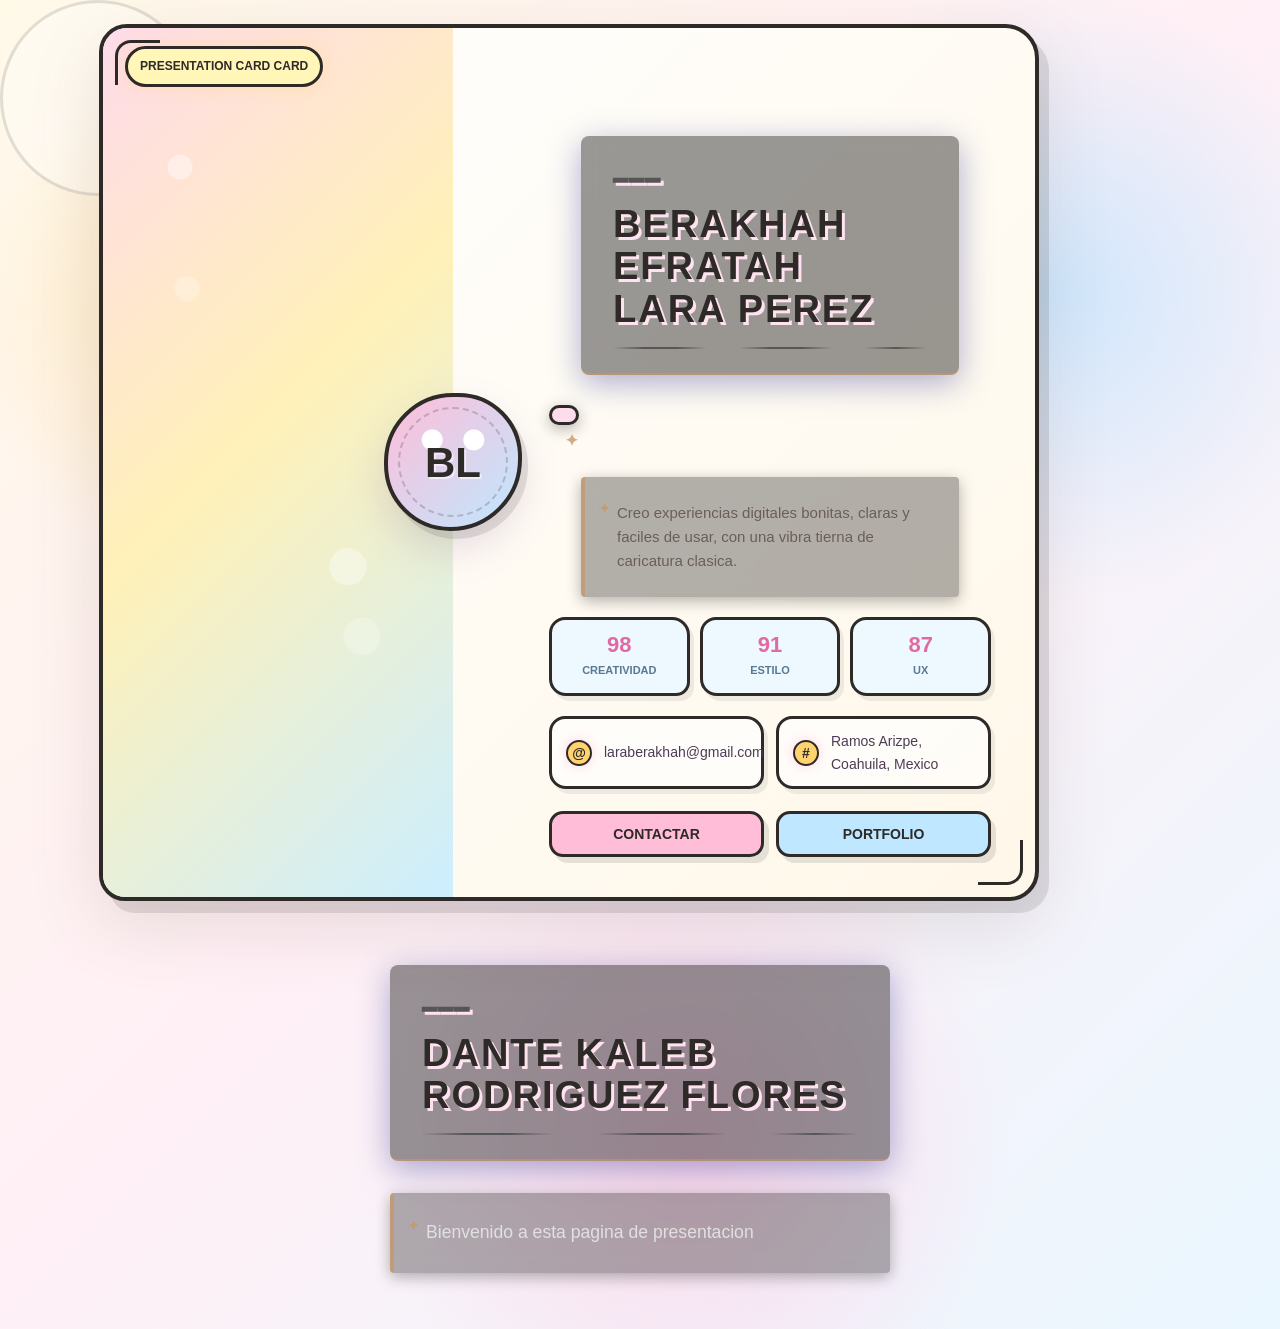
==== index.html @ ad2e66e0 "Fusion Bera y Dante a Main" ====
<!DOCTYPE html>
<html lang="en">
<head>
    <meta charset="UTF-8">
    <meta name="viewport" content="width=device-width, initial-scale=1.0">
    <title>Tarjeta de Presentacion</title>
    <link rel="stylesheet" href="style.css">
    <link rel="stylesheet" href="styles.css">
</head>
<body>
    <div class="Berakhah">
        <main class="card" aria-label="Tarjeta de presentacion gamer pastel">
            <section class="banner">
            <div class="level">Presentation card Card</div>
            <div class="avatar" aria-hidden="true">BL</div>
            </section>

            <section class="content">
            <h1>Berakhah Efratah Lara Perez</h1>
            <p class="role"></p>
            <p class="bio">
                Creo experiencias digitales bonitas, claras y faciles de usar, con una vibra tierna de caricatura clasica.
            </p>

            <div class="stats" aria-label="Estadisticas de perfil">
                <div class="stat">
                <strong>98</strong>
                <span>Creatividad</span>
                </div>
                <div class="stat">
                <strong>91</strong>
                <span>Estilo</span>
                </div>
                <div class="stat">
                <strong>87</strong>
                <span>UX</span>
                </div>
            </div>

            <div class="info">
                <div class="info-item">
                <span class="icon">@</span>
                laraberakhah@gmail.com
                </div>
                <div class="info-item">
                <span class="icon">#</span>
                Ramos Arizpe, Coahuila, Mexico
                </div>
            </div>

            <div class="actions">
                <a class="button" href="mailto:laraberakhah@gmail.com">Contactar</a>
                <a class="button secondary" href="#">Portfolio</a>
            </div>
            </section>
        </main>
    </div>
    <div class="Dante">
        <h1>Dante Kaleb Rodriguez Flores</h1>
        <p>Bienvenido a esta pagina de presentacion</p>
    </div>

    
</body>
</html>
---- style.css ----
* {
  margin: 0;
  padding: 0;
  box-sizing: border-box;
}

body {
  background-color: #1a1a1a;
  background-image: linear-gradient(135deg, rgba(0, 0, 0, 0.75) 0%, rgba(20, 20, 30, 0.85) 50%, rgba(0, 0, 0, 0.75) 100%), url('fondo.jpg');
  background-attachment: fixed;
  background-size: cover;
  background-position: center;
  color: #c0c0c0;
  font-family: 'Segoe UI', 'Arial', sans-serif;
  font-weight: 500;
  line-height: 1.6;
  overflow-x: hidden;
  min-height: 100vh;
}

h1 {
  font-size: 3.5rem;
  color: #ffffff;
  text-transform: uppercase;
  letter-spacing: 2px;
  margin: 4rem 2rem 1rem 2rem;
  text-shadow: 3px 3px 6px rgba(0, 0, 0, 0.9);
  border-bottom: 2px solid rgba(200, 150, 100, 0.6);
  padding: 2rem 2rem 1.5rem 2rem;
  position: relative;
  background: rgba(0, 0, 0, 0.4);
  backdrop-filter: blur(10px);
  border-radius: 8px;
  box-shadow: 0 8px 32px 0 rgba(31, 38, 135, 0.37);
}

h1::before {
  content: '━━━';
  display: block;
  color: #555;
  font-size: 1.5rem;
  margin-bottom: 0.5rem;
  letter-spacing: 2px;
}

p {
  font-size: 1.1rem;
  margin: 2rem;
  color: #e0e0e0;
  line-height: 1.8;
  max-width: 600px;
  position: relative;
  padding: 1.5rem 2rem;
  background: rgba(0, 0, 0, 0.3);
  backdrop-filter: blur(10px);
  border-left: 4px solid rgba(200, 150, 100, 0.7);
  border-radius: 4px;
  box-shadow: 0 4px 15px rgba(0, 0, 0, 0.3);
  font-weight: 400;
}

p::before {
  content: '✦';
  position: absolute;
  left: 0.8rem;
  top: 1.2rem;
  color: rgba(200, 150, 100, 0.8);
  font-size: 1rem;
}

/* Efectos grunge */
body::before {
  content: '';
  position: fixed;
  top: 0;
  left: 0;
  width: 100%;
  height: 100%;
  background-image:
    radial-gradient(circle at 20% 50%, rgba(100, 50, 50, 0.15) 0%, transparent 50%),
    radial-gradient(circle at 80% 80%, rgba(50, 50, 100, 0.1) 0%, transparent 50%);
  pointer-events: none;
  z-index: -1;
}

/* Líneas decorativas grunge */
body::after {
  content: '';
  position: fixed;
  top: 0;
  left: 0;
  width: 100%;
  height: 100%;
  background-image:
    repeating-linear-gradient(
      0deg,
      rgba(255, 255, 255, 0.02) 0px,
      rgba(255, 255, 255, 0.02) 1px,
      transparent 1px,
      transparent 2px
    );
  pointer-events: none;
  z-index: -1;
}

/* Efecto de papel rasgado */
h1::after {
  content: '';
  display: block;
  width: 100%;
  height: 2px;
  background: linear-gradient(90deg,
    transparent 0%,
    #555 10%,
    #555 20%,
    transparent 30%,
    transparent 40%,
    #555 50%,
    #555 60%,
    transparent 70%,
    transparent 80%,
    #555 90%,
    transparent 100%);
  margin-top: 1rem;
}

/* Guitarras flotantes */
.guitar {
  position: fixed;
  font-size: 4rem;
  opacity: 0.35;
  z-index: -1;
  pointer-events: none;
  filter: drop-shadow(3px 3px 8px rgba(0, 0, 0, 0.6));
  color: rgba(200, 150, 100, 0.9);
}

.guitar-1 {
  top: 10%;
  left: 5%;
  animation: float 6s ease-in-out infinite, rotate 8s linear infinite;
  font-size: 3rem;
  transform: rotate(-25deg);
}

.guitar-2 {
  top: 30%;
  right: 8%;
  animation: float 7s ease-in-out infinite 1s, rotate-reverse 10s linear infinite;
  font-size: 3.5rem;
  transform: rotate(15deg) scaleX(-1);
}

.guitar-3 {
  top: 60%;
  left: 3%;
  animation: float 8s ease-in-out infinite 2s, rotate 12s linear infinite;
  font-size: 2.5rem;
  transform: rotate(-35deg);
}

.guitar-4 {
  top: 45%;
  right: 5%;
  animation: float 5.5s ease-in-out infinite 0.5s, rotate-reverse 9s linear infinite;
  font-size: 3.2rem;
  transform: rotate(20deg) scaleX(-1);
}

.guitar-5 {
  top: 75%;
  left: 12%;
  animation: float 6.5s ease-in-out infinite 1.5s, rotate 11s linear infinite;
  font-size: 2.8rem;
  transform: rotate(-15deg);
}

@keyframes float {
  0%, 100% { transform: translateY(0px); }
  50% { transform: translateY(-30px); }
}

@keyframes rotate {
  0%, 100% { filter: drop-shadow(2px 2px 4px rgba(0, 0, 0, 0.5)) hue-rotate(0deg); }
  50% { filter: drop-shadow(4px 4px 8px rgba(0, 0, 0, 0.7)) hue-rotate(10deg); }
}

@keyframes rotate-reverse {
  0%, 100% { filter: drop-shadow(2px 2px 4px rgba(0, 0, 0, 0.5)) hue-rotate(0deg); }
  50% { filter: drop-shadow(4px 4px 8px rgba(0, 0, 0, 0.7)) hue-rotate(-10deg); }
}

/* Animación sutil */
@keyframes flicker {
  0%, 100% { opacity: 1; }
  50% { opacity: 0.95; }
}

h1 {
  animation: flicker 4s infinite;
}
---- styles.css ----
* {
  box-sizing: border-box;
  margin: 0;
  padding: 0;
}

body {
  min-height: 100vh;
  display: grid;
  place-items: center;
  font-family: "Trebuchet MS", Arial, Helvetica, sans-serif;
  color: #39283f;
  background:
    linear-gradient(rgba(255, 146, 203, 0.18) 1px, transparent 1px),
    linear-gradient(90deg, rgba(144, 205, 244, 0.2) 1px, transparent 1px),
    radial-gradient(circle at 16% 18%, rgba(255, 188, 220, 0.78), transparent 26%),
    radial-gradient(circle at 84% 16%, rgba(184, 222, 255, 0.75), transparent 30%),
    radial-gradient(circle at 52% 88%, rgba(216, 194, 255, 0.58), transparent 34%),
    linear-gradient(135deg, #fff5fb 0%, #ffe9f4 42%, #e8f7ff 100%);
  background-size: 38px 38px, 38px 38px, auto, auto, auto, auto;
  padding: 24px;
  position: relative;
  overflow: hidden;
}

body::before,
body::after {
  content: "";
  width: 260px;
  height: 260px;
  position: fixed;
  border: 2px solid rgba(255, 139, 197, 0.32);
  border-radius: 28px;
  background: rgba(255, 255, 255, 0.32);
  filter: blur(1px);
  animation: float 8s ease-in-out infinite;
}

body::before {
  top: 9%;
  left: 8%;
}

body::after {
  right: 7%;
  bottom: 10%;
  width: 190px;
  height: 190px;
  animation-delay: -3s;
}

.card {
  width: min(100%, 860px);
  min-height: 360px;
  display: grid;
  grid-template-columns: 330px 1fr;
  overflow: hidden;
  border: 2px solid rgba(255, 143, 200, 0.78);
  border-radius: 18px;
  background:
    linear-gradient(135deg, rgba(255, 255, 255, 0.92), rgba(255, 241, 249, 0.82)),
    rgba(255, 255, 255, 0.82);
  box-shadow:
    0 0 0 5px rgba(255, 164, 210, 0.18),
    0 0 36px rgba(255, 139, 197, 0.28),
    0 28px 80px rgba(117, 82, 126, 0.18);
  backdrop-filter: blur(16px);
  transition: transform 0.25s ease, box-shadow 0.25s ease;
  position: relative;
  z-index: 1;
  animation: riseIn 0.75s ease both;
}

.card::before,
.card::after {
  content: "";
  width: 42px;
  height: 42px;
  position: absolute;
  z-index: 2;
  pointer-events: none;
}

.card::before {
  top: 12px;
  left: 12px;
  border-top: 3px solid #9adfff;
  border-left: 3px solid #9adfff;
}

.card::after {
  right: 12px;
  bottom: 12px;
  border-right: 3px solid #ffd36f;
  border-bottom: 3px solid #ffd36f;
}

.card:hover {
  transform: translateY(-8px) scale(1.01);
  box-shadow:
    0 0 0 5px rgba(255, 164, 210, 0.22),
    0 0 55px rgba(255, 139, 197, 0.38),
    0 32px 90px rgba(117, 82, 126, 0.24);
}

.banner {
  min-height: 360px;
  background:
    linear-gradient(120deg, rgba(255, 160, 210, 0.78), rgba(167, 219, 255, 0.76)),
    url("https://images.unsplash.com/photo-1542751371-adc38448a05e?auto=format&fit=crop&w=900&q=80");
  background-size: cover;
  background-position: center;
  position: relative;
  clip-path: polygon(0 0, 92% 0, 100% 18%, 100% 100%, 0 100%);
}

.banner::after {
  content: "";
  position: absolute;
  inset: 0;
  background: linear-gradient(110deg, transparent 20%, rgba(255, 255, 255, 0.35), transparent 62%);
  transform: translateX(-100%);
  animation: shimmer 3.4s ease-in-out infinite;
}

.level {
  position: absolute;
  top: 18px;
  right: 18px;
  z-index: 1;
  padding: 8px 12px;
  border: 1px solid rgba(255, 196, 92, 0.9);
  border-radius: 8px;
  background: rgba(255, 255, 255, 0.78);
  color: #b06b00;
  font-size: 12px;
  font-weight: 800;
  text-transform: uppercase;
  box-shadow: 0 0 18px rgba(255, 211, 111, 0.35);
}

.avatar {
  width: 126px;
  height: 126px;
  display: grid;
  place-items: center;
  position: absolute;
  left: auto;
  right: -63px;
  top: 50%;
  bottom: auto;
  transform: translateY(-50%);
  border: 4px solid #9adfff;
  border-radius: 18px;
  background:
    linear-gradient(135deg, rgba(255, 139, 197, 0.92), rgba(178, 219, 255, 0.92)),
    repeating-linear-gradient(0deg, transparent 0 7px, rgba(255, 255, 255, 0.12) 7px 8px);
  color: #fff;
  font-size: 38px;
  font-weight: 800;
  letter-spacing: 0;
  box-shadow:
    0 0 24px rgba(154, 223, 255, 0.52),
    0 16px 36px rgba(117, 82, 126, 0.25);
  animation: avatarPulse 2.8s ease-in-out infinite;
}

.content {
  padding: 38px 38px 34px 82px;
  text-align: left;
}

h1 {
  color: #39283f;
  font-size: 36px;
  line-height: 1.12;
  margin-bottom: 8px;
  text-shadow: 0 0 16px rgba(255, 162, 210, 0.46);
}

.role {
  color: #d95d9f;
  font-size: 15px;
  font-weight: 700;
  margin-bottom: 22px;
  text-transform: uppercase;
}

.bio {
  color: #705e75;
  font-size: 15px;
  line-height: 1.6;
  margin-bottom: 24px;
}

.info {
  display: grid;
  gap: 12px;
  margin-bottom: 22px;
  text-align: left;
  grid-template-columns: repeat(2, minmax(0, 1fr));
}

.info-item {
  display: flex;
  align-items: center;
  gap: 12px;
  min-height: 44px;
  padding: 11px 14px;
  border: 1px solid rgba(255, 143, 200, 0.38);
  border-radius: 8px;
  background: rgba(255, 255, 255, 0.62);
  color: #4e3b55;
  font-size: 14px;
  transition: transform 0.2s ease, border-color 0.2s ease;
}

.info-item:hover {
  transform: translateX(4px);
  border-color: rgba(154, 223, 255, 0.95);
}

.icon {
  width: 26px;
  height: 26px;
  display: grid;
  flex: 0 0 26px;
  place-items: center;
  border-radius: 6px;
  background: #ff8fc8;
  color: #ffffff;
  font-weight: 800;
  box-shadow: 0 0 12px rgba(255, 143, 200, 0.38);
}

.stats {
  display: grid;
  grid-template-columns: repeat(3, 1fr);
  gap: 10px;
  margin-bottom: 24px;
}

.stat {
  padding: 12px 8px;
  border: 1px solid rgba(154, 223, 255, 0.52);
  border-radius: 8px;
  background: rgba(232, 247, 255, 0.7);
  text-align: center;
}

.stat strong {
  display: block;
  color: #d95d9f;
  font-size: 19px;
  line-height: 1;
}

.stat span {
  display: block;
  margin-top: 6px;
  color: #5a7890;
  font-size: 11px;
  font-weight: 800;
  text-transform: uppercase;
}

.actions {
  display: flex;
  gap: 12px;
}

.button {
  width: 100%;
  min-height: 46px;
  display: inline-flex;
  align-items: center;
  justify-content: center;
  border: 0;
  border-radius: 8px;
  color: #fff;
  background: linear-gradient(135deg, #ff8fc8, #b9ddff);
  font-size: 14px;
  font-weight: 700;
  text-decoration: none;
  cursor: pointer;
  transition: transform 0.2s ease, filter 0.2s ease;
  box-shadow: 0 0 18px rgba(255, 143, 200, 0.36);
  text-transform: uppercase;
}

.button.secondary {
  color: #39283f;
  background: #ffe1a8;
  box-shadow: 0 0 18px rgba(255, 211, 111, 0.32);
}

.button:hover {
  transform: translateY(-2px);
  filter: brightness(1.04);
}

@keyframes riseIn {
  from {
    opacity: 0;
    transform: translateY(24px) scale(0.97);
  }

  to {
    opacity: 1;
    transform: translateY(0) scale(1);
  }
}

@keyframes float {
  0%,
  100% {
    transform: translateY(0) scale(1);
  }

  50% {
    transform: translateY(-18px) rotate(6deg) scale(1.06);
  }
}

@keyframes shimmer {
  0%,
  45% {
    transform: translateX(-100%);
  }

  100% {
    transform: translateX(100%);
  }
}

@keyframes avatarPulse {
  0%,
  100% {
    transform: translateY(-50%) scale(1);
  }

  50% {
    transform: translateY(-50%) scale(1.04) rotate(-1deg);
  }
}

@media (max-width: 780px) {
  .card {
    grid-template-columns: 1fr;
    width: min(100%, 430px);
  }

  .banner {
    min-height: 210px;
    clip-path: polygon(0 0, 100% 0, 100% 86%, 88% 100%, 0 100%);
  }

  .avatar {
    left: 50%;
    right: auto;
    top: auto;
    bottom: -63px;
    transform: translateX(-50%);
  }

  .content {
    padding: 84px 28px 30px;
    text-align: center;
  }

  .info {
    grid-template-columns: 1fr;
  }

  @keyframes avatarPulse {
    0%,
    100% {
      transform: translateX(-50%) scale(1);
    }

    50% {
      transform: translateX(-50%) scale(1.04) rotate(-1deg);
    }
  }
}

@media (max-width: 420px) {
  .content {
    padding-inline: 22px;
  }

  .actions {
    flex-direction: column;
  }
}

.card {
  width: min(100%, 940px);
  min-height: 390px;
  grid-template-columns: 350px 1fr;
  border-radius: 24px;
  border-color: rgba(255, 142, 201, 0.72);
  background:
    linear-gradient(135deg, rgba(255, 255, 255, 0.96), rgba(255, 244, 251, 0.9)),
    rgba(255, 255, 255, 0.86);
  box-shadow:
    0 0 0 7px rgba(255, 176, 216, 0.18),
    0 22px 70px rgba(143, 93, 151, 0.22),
    inset 0 1px 0 rgba(255, 255, 255, 0.9);
}

.banner {
  min-height: 390px;
  background:
    linear-gradient(135deg, rgba(255, 151, 205, 0.72), rgba(159, 218, 255, 0.68)),
    url("https://images.unsplash.com/photo-1542751371-adc38448a05e?auto=format&fit=crop&w=900&q=80");
  clip-path: polygon(0 0, 91% 0, 100% 18%, 100% 100%, 0 100%);
}

.banner::before {
  content: "";
  position: absolute;
  inset: 0;
  background:
    linear-gradient(rgba(255, 255, 255, 0.18) 1px, transparent 1px),
    linear-gradient(90deg, rgba(255, 255, 255, 0.18) 1px, transparent 1px);
  background-size: 26px 26px;
  mix-blend-mode: soft-light;
}

.level {
  left: 22px;
  right: auto;
  border-radius: 10px;
  font-weight: 900;
}

.avatar {
  width: 138px;
  height: 138px;
  right: -69px;
  border-width: 5px;
  border-radius: 24px;
  font-size: 42px;
  text-shadow: 0 3px 0 rgba(120, 68, 138, 0.2);
}

.avatar::after {
  content: "";
  position: absolute;
  inset: 10px;
  border: 2px dashed rgba(255, 255, 255, 0.72);
  border-radius: 16px;
}

.content {
  display: grid;
  align-content: center;
  gap: 20px;
  padding: 44px 44px 40px 96px;
}

.role {
  width: fit-content;
  margin: 0;
  padding: 7px 12px;
  border: 1px solid rgba(255, 143, 201, 0.5);
  border-radius: 999px;
  background: #fff0f8;
  color: #cf5c9a;
  font-size: 12px;
  font-weight: 900;
}

h1 {
  max-width: 500px;
  font-size: 38px;
  margin-bottom: 10px;
}

.bio {
  max-width: 520px;
  margin-bottom: 0;
}

.stats {
  margin-bottom: 0;
}

.stat {
  padding: 14px 10px;
  border-radius: 14px;
  background: linear-gradient(180deg, rgba(255, 255, 255, 0.85), rgba(235, 249, 255, 0.78));
  box-shadow: inset 0 -3px 0 rgba(157, 223, 255, 0.16);
}

.stat strong {
  font-size: 22px;
}

.info {
  margin-bottom: 0;
}

.info-item {
  border-radius: 14px;
  background: rgba(255, 255, 255, 0.66);
  box-shadow: 0 10px 22px rgba(136, 97, 151, 0.08);
}

.actions {
  margin-top: 2px;
}

.button {
  border-radius: 14px;
  box-shadow: 0 14px 28px rgba(255, 143, 201, 0.28);
}

@media (max-width: 820px) {
  body {
    overflow: auto;
  }

  .card {
    width: min(100%, 460px);
    grid-template-columns: 1fr;
  }

  .banner {
    min-height: 230px;
    clip-path: polygon(0 0, 100% 0, 100% 86%, 88% 100%, 0 100%);
  }

  .avatar {
    left: 50%;
    right: auto;
    top: auto;
    bottom: -69px;
    transform: translateX(-50%);
  }

  .content {
    padding: 96px 28px 32px;
    text-align: center;
  }

  .role {
    margin-inline: auto;
  }

  h1,
  .bio {
    margin-inline: auto;
  }
}
/* Estilo caricatura clasica, suave y dibujado a mano */
body {
  font-family: "Comic Sans MS", "Trebuchet MS", Arial, Helvetica, sans-serif;
  color: #2d2a28;
  background:
    radial-gradient(circle at 18% 24%, rgba(255, 226, 156, 0.62), transparent 18%),
    radial-gradient(circle at 82% 22%, rgba(182, 225, 255, 0.66), transparent 21%),
    radial-gradient(circle at 54% 86%, rgba(255, 196, 224, 0.56), transparent 24%),
    linear-gradient(135deg, #fff9e8 0%, #fff0f6 48%, #eaf7ff 100%);
}

body::before,
body::after {
  border: 3px solid rgba(45, 42, 40, 0.14);
  border-radius: 50%;
  background: rgba(255, 255, 255, 0.32);
  filter: none;
}

.card {
  border: 4px solid #2d2a28;
  border-radius: 28px 34px 30px 26px;
  background:
    linear-gradient(135deg, rgba(255, 255, 255, 0.98), rgba(255, 247, 232, 0.92)),
    #fffdf6;
  box-shadow:
    10px 12px 0 rgba(45, 42, 40, 0.12),
    0 24px 70px rgba(112, 84, 80, 0.16);
  backdrop-filter: none;
  transform: rotate(-0.5deg);
}

.card::before {
  border-top-color: #2d2a28;
  border-left-color: #2d2a28;
  border-radius: 16px 0 0;
}

.card::after {
  border-right-color: #2d2a28;
  border-bottom-color: #2d2a28;
  border-radius: 0 0 16px;
}

.card:hover {
  box-shadow:
    12px 14px 0 rgba(45, 42, 40, 0.14),
    0 28px 80px rgba(112, 84, 80, 0.2);
}

.banner {
  background:
    radial-gradient(circle at 22% 16%, rgba(255, 255, 255, 0.42) 0 12px, transparent 13px),
    radial-gradient(circle at 70% 62%, rgba(255, 255, 255, 0.38) 0 18px, transparent 19px),
    linear-gradient(135deg, #ffdbe9 0%, #fff1b8 46%, #cceeff 100%);
  clip-path: none;
}

.banner::before {
  content: "";
  position: absolute;
  inset: 0;
  background:
    radial-gradient(circle at 24% 30%, rgba(255, 255, 255, 0.52) 0 12px, transparent 13px),
    radial-gradient(circle at 74% 70%, rgba(255, 255, 255, 0.48) 0 18px, transparent 19px);
}

.banner::after {
  display: none;
}

.level {
  left: 22px;
  right: auto;
  border: 3px solid #2d2a28;
  border-radius: 999px;
  background: #fff6b8;
  color: #2d2a28;
  font-weight: 900;
}

.avatar {
  border: 4px solid #2d2a28;
  border-radius: 50% 46% 52% 48%;
  background:
    radial-gradient(circle at 34% 33%, #fff 0 10px, transparent 11px),
    radial-gradient(circle at 66% 33%, #fff 0 10px, transparent 11px),
    linear-gradient(135deg, #ffbdd8, #bfe7ff);
  color: #2d2a28;
  box-shadow:
    6px 8px 0 rgba(45, 42, 40, 0.12),
    0 18px 38px rgba(123, 80, 132, 0.18);
  text-shadow: 2px 2px 0 rgba(255, 255, 255, 0.55);
}

.avatar::after {
  border-color: rgba(45, 42, 40, 0.22);
  border-radius: 50%;
}

.role {
  border: 3px solid #2d2a28;
  background: #ffdceb;
  color: #2d2a28;
}

h1 {
  color: #2d2a28;
  text-shadow: 3px 3px 0 #ffe2ef;
}

.bio {
  color: #6b5d59;
}

.stat,
.info-item {
  border: 3px solid #2d2a28;
  border-radius: 16px 18px 14px 17px;
  box-shadow: 4px 5px 0 rgba(45, 42, 40, 0.08);
}

.stat {
  background: #eef8ff;
}

.stat strong {
  color: #df6aa4;
}

.icon {
  border: 2px solid #2d2a28;
  border-radius: 50%;
  background: #ffd36d;
  color: #2d2a28;
}

.button {
  border: 3px solid #2d2a28;
  color: #2d2a28;
  background: #ffbdd8;
  box-shadow: 5px 6px 0 rgba(45, 42, 40, 0.12);
}

.button.secondary {
  background: #bfe7ff;
  color: #2d2a28;
  box-shadow: 5px 6px 0 rgba(45, 42, 40, 0.12);
}
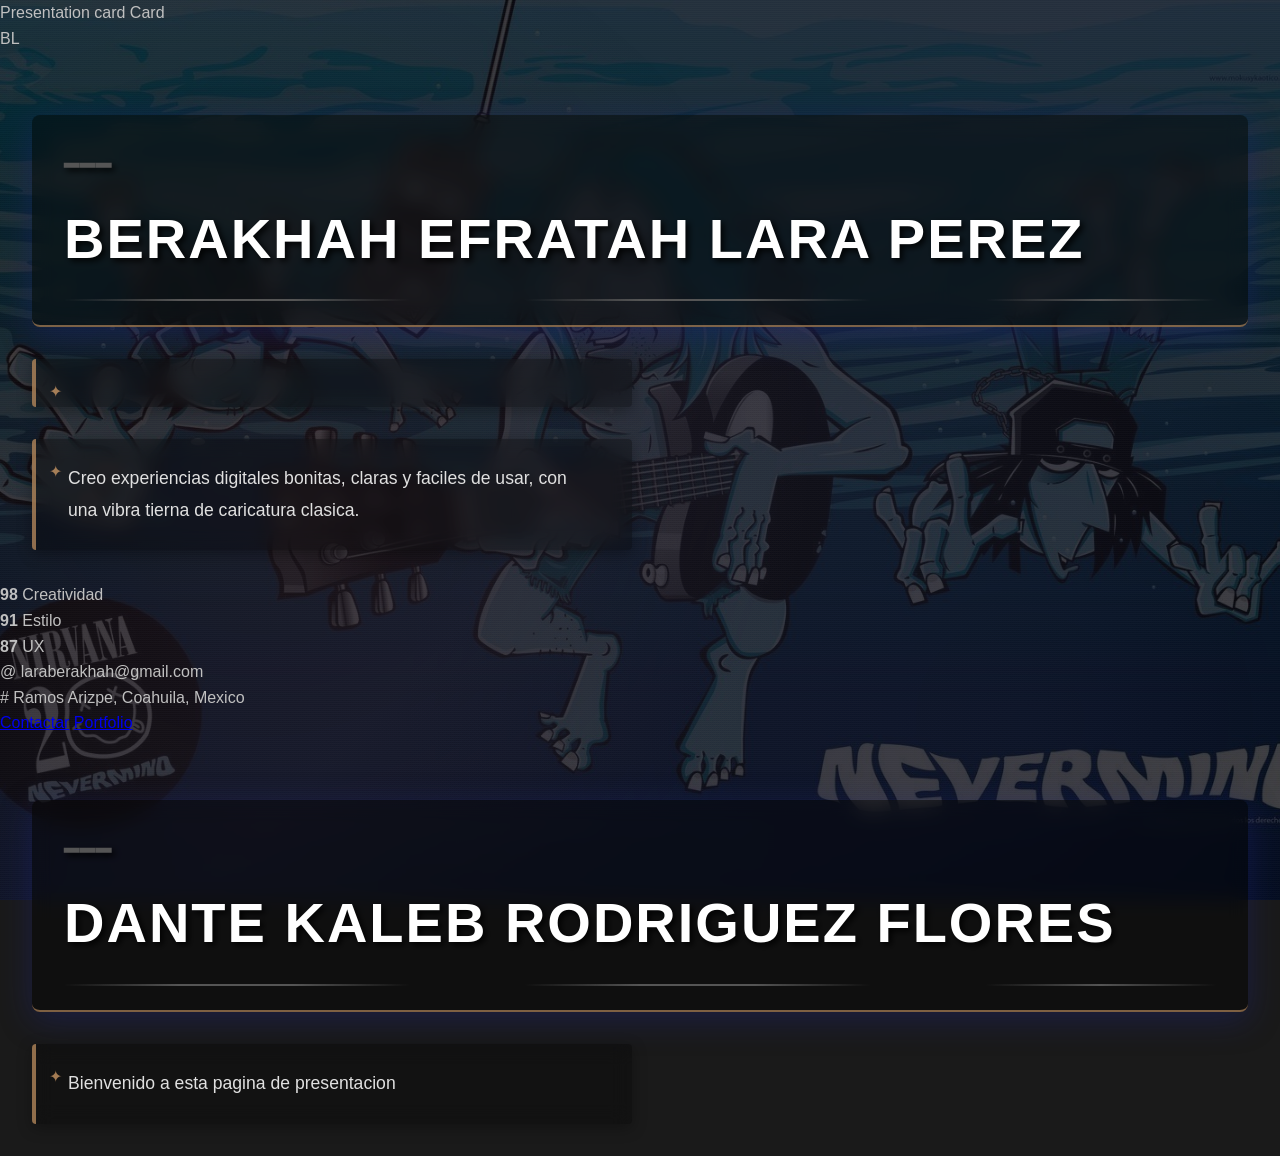
==== commit 169540e9: "Fusion Bera y Dante a Main" ====
--- a/index.html
+++ b/index.html
@@ -62,4 +62,4 @@
 
     
 </body>
-</html>+</html>
--- a/styles.css
+++ b/styles.css
@@ -1,11 +1,34 @@
+<<<<<<< HEAD
 * {
   box-sizing: border-box;
   margin: 0;
   padding: 0;
+=======
+:root {
+  --background: oklch(1 0 0);
+  --ink: oklch(0.19 0.025 260);
+  --muted: oklch(0.46 0.025 260);
+  --primary: oklch(0.45 0.15 260);
+  --primary-deep: oklch(0.32 0.13 260);
+  --accent: oklch(0.82 0.14 82);
+  --line: oklch(0.89 0.018 260);
+  --shadow: 0 1.75rem 5rem oklch(0.25 0.07 260 / 0.14);
+}
+
+*,
+*::before,
+*::after {
+  box-sizing: border-box;
+}
+
+html {
+  color-scheme: light;
+>>>>>>> 91c6f5349367cda9acc7554a377415a69a1f2a9c
 }
 
 body {
   min-height: 100vh;
+<<<<<<< HEAD
   display: grid;
   place-items: center;
   font-family: "Trebuchet MS", Arial, Helvetica, sans-serif;
@@ -303,10 +326,134 @@
   from {
     opacity: 0;
     transform: translateY(24px) scale(0.97);
+=======
+  min-height: 100svh;
+  margin: 0;
+  color: var(--ink);
+  background-color: var(--background);
+  background-image:
+    linear-gradient(var(--line) 1px, transparent 1px),
+    linear-gradient(90deg, var(--line) 1px, transparent 1px);
+  background-size: 3rem 3rem;
+  font-family: "Segoe UI", "Helvetica Neue", Arial, sans-serif;
+}
+
+main {
+  position: relative;
+  display: grid;
+  min-height: inherit;
+  place-items: center;
+  overflow: hidden;
+  padding: clamp(1.25rem, 5vw, 4rem);
+  isolation: isolate;
+}
+
+main::before {
+  position: absolute;
+  z-index: -1;
+  width: min(36rem, 80vw);
+  aspect-ratio: 1;
+  border: clamp(4rem, 12vw, 9rem) solid var(--primary);
+  border-radius: 50%;
+  content: "";
+  opacity: 0.07;
+  transform: translate(42vw, -35vh);
+}
+
+article {
+  position: relative;
+  width: min(100%, 47rem);
+  overflow: hidden;
+  border: 1px solid var(--line);
+  border-radius: 1.25rem;
+  background: var(--background);
+  box-shadow: var(--shadow);
+  animation: arrive 700ms cubic-bezier(0.22, 1, 0.36, 1) both;
+}
+
+article::after {
+  position: absolute;
+  display: block;
+  right: clamp(1.25rem, 4vw, 2.5rem);
+  bottom: clamp(1.25rem, 4vw, 2.5rem);
+  width: 0.7rem;
+  aspect-ratio: 1;
+  background: var(--accent);
+  content: "";
+  transform: rotate(45deg);
+}
+
+header {
+  display: flex;
+  align-items: center;
+  justify-content: space-between;
+  padding: 1rem clamp(1.5rem, 5vw, 3.5rem);
+  color: var(--background);
+  background: var(--primary);
+}
+
+header::after {
+  color: var(--accent);
+  content: "</>";
+  font-size: 1rem;
+  font-weight: 700;
+  letter-spacing: 0;
+}
+
+header p {
+  margin: 0;
+  font-size: 0.75rem;
+  font-weight: 700;
+  letter-spacing: 0.08em;
+  text-transform: uppercase;
+}
+
+section {
+  padding: clamp(3rem, 9vw, 6.5rem) clamp(1.5rem, 7vw, 5rem);
+}
+
+h1 {
+  max-width: 13ch;
+  margin: 0;
+  font-size: clamp(2.25rem, 8vw, 5.25rem);
+  font-weight: 800;
+  letter-spacing: -0.04em;
+  line-height: 0.98;
+  overflow-wrap: break-word;
+  text-wrap: balance;
+}
+
+section > p {
+  display: flex;
+  align-items: center;
+  gap: 0.85rem;
+  margin: clamp(1.75rem, 5vw, 3rem) 0 0;
+  color: var(--primary-deep);
+  font-size: clamp(1rem, 2.5vw, 1.35rem);
+  font-weight: 600;
+  letter-spacing: 0.02em;
+}
+
+section > p::before {
+  display: block;
+  width: clamp(2rem, 7vw, 4rem);
+  height: 2px;
+  flex: 0 0 auto;
+  background: var(--accent);
+  content: "";
+}
+
+@keyframes arrive {
+  from {
+    opacity: 0;
+    filter: blur(8px);
+    transform: translateY(1.5rem);
+>>>>>>> 91c6f5349367cda9acc7554a377415a69a1f2a9c
   }
 
   to {
     opacity: 1;
+<<<<<<< HEAD
     transform: translateY(0) scale(1);
   }
 }
@@ -704,3 +851,32 @@
   box-shadow: 5px 6px 0 rgba(45, 42, 40, 0.12);
 }
 
+=======
+    filter: blur(0);
+    transform: translateY(0);
+  }
+}
+
+@media (max-width: 30rem) {
+  body {
+    background-size: 2rem 2rem;
+  }
+
+  header p {
+    letter-spacing: 0.04em;
+  }
+
+  section {
+    min-height: 22rem;
+    display: flex;
+    flex-direction: column;
+    justify-content: center;
+  }
+}
+
+@media (prefers-reduced-motion: reduce) {
+  article {
+    animation: none;
+  }
+}
+>>>>>>> 91c6f5349367cda9acc7554a377415a69a1f2a9c
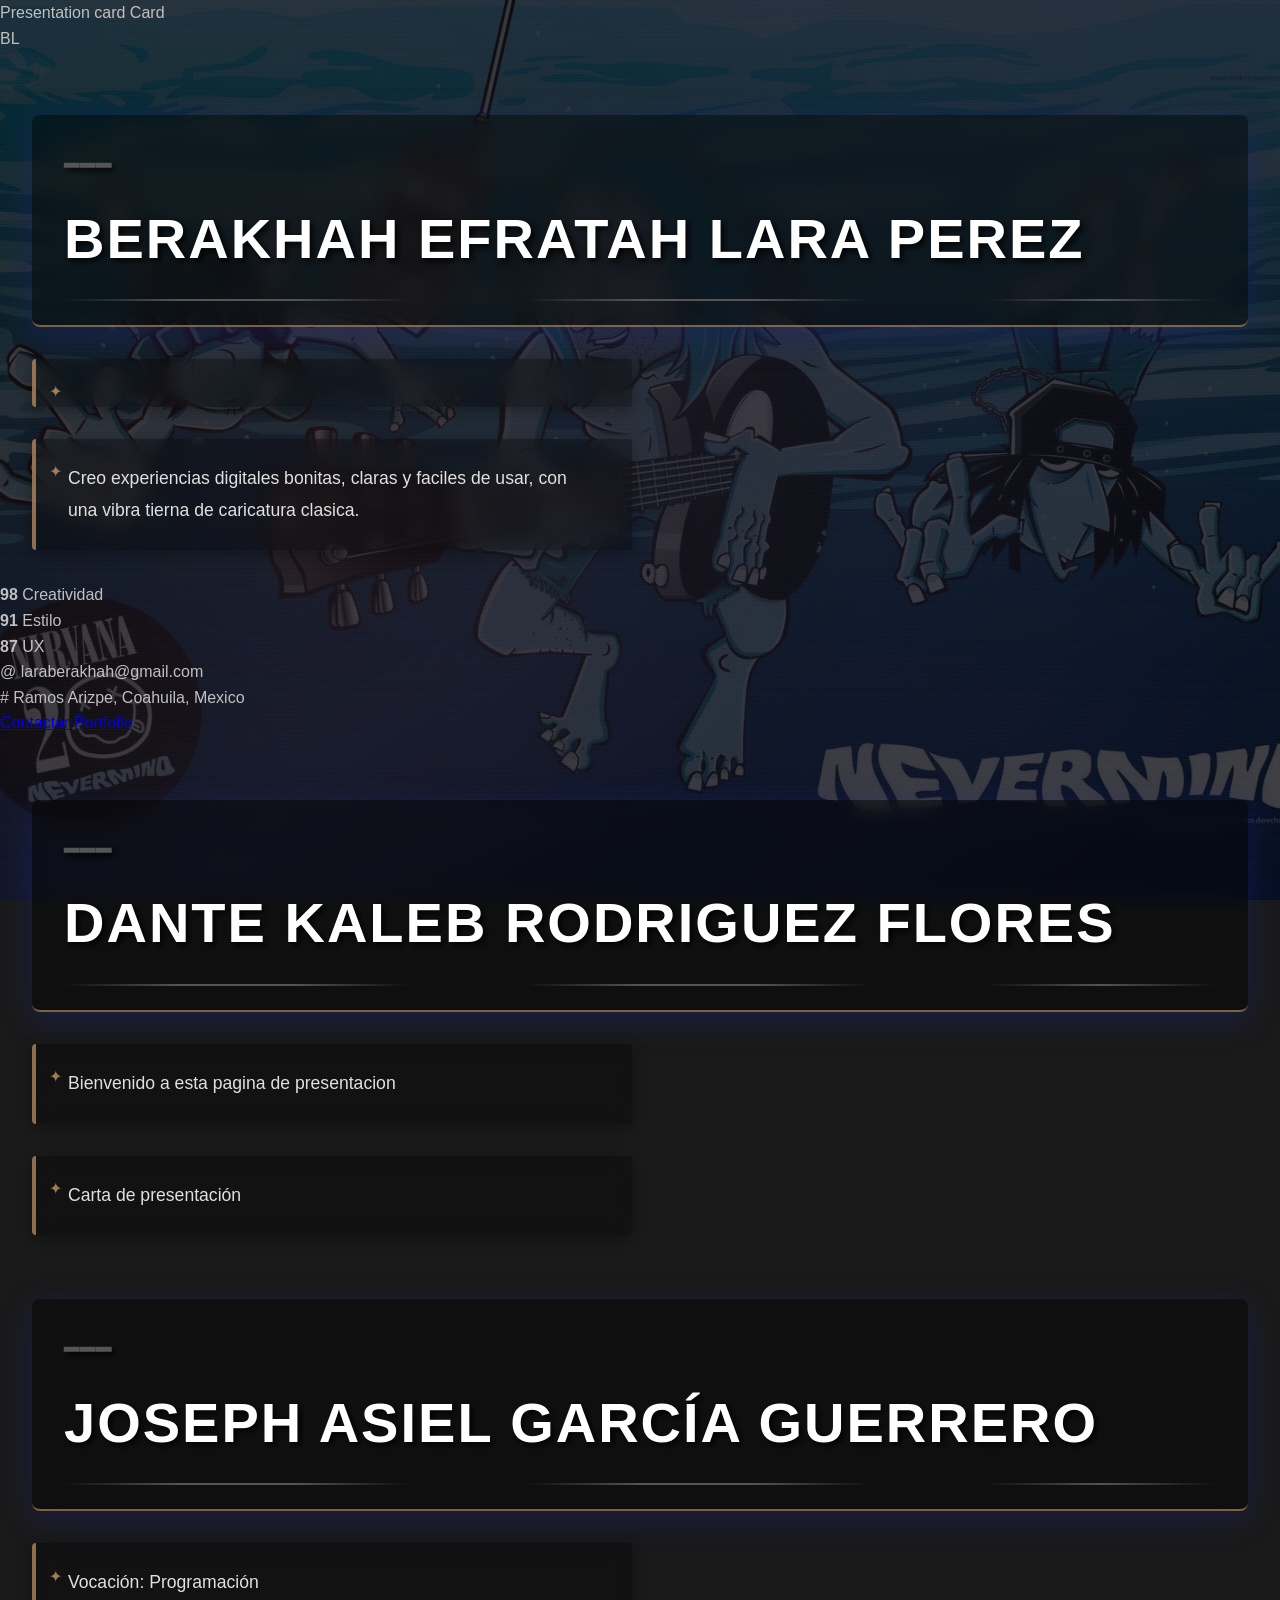
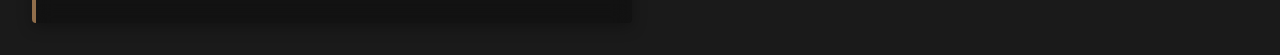
==== commit 9620b4e7: "Fusion Asiel" ====
--- a/index.html
+++ b/index.html
@@ -59,6 +59,20 @@
         <h1>Dante Kaleb Rodriguez Flores</h1>
         <p>Bienvenido a esta pagina de presentacion</p>
     </div>
+    <div class="Asiel">
+        <main>
+        <article aria-labelledby="nombre">
+            <header>
+            <p>Carta de presentación</p>
+            </header>
+
+            <section aria-labelledby="nombre">
+            <h1 id="nombre">Joseph Asiel García Guerrero</h1>
+            <p>Vocación: Programación</p>
+            </section>
+        </article>
+        </main>
+    </div>
 
     
 </body>
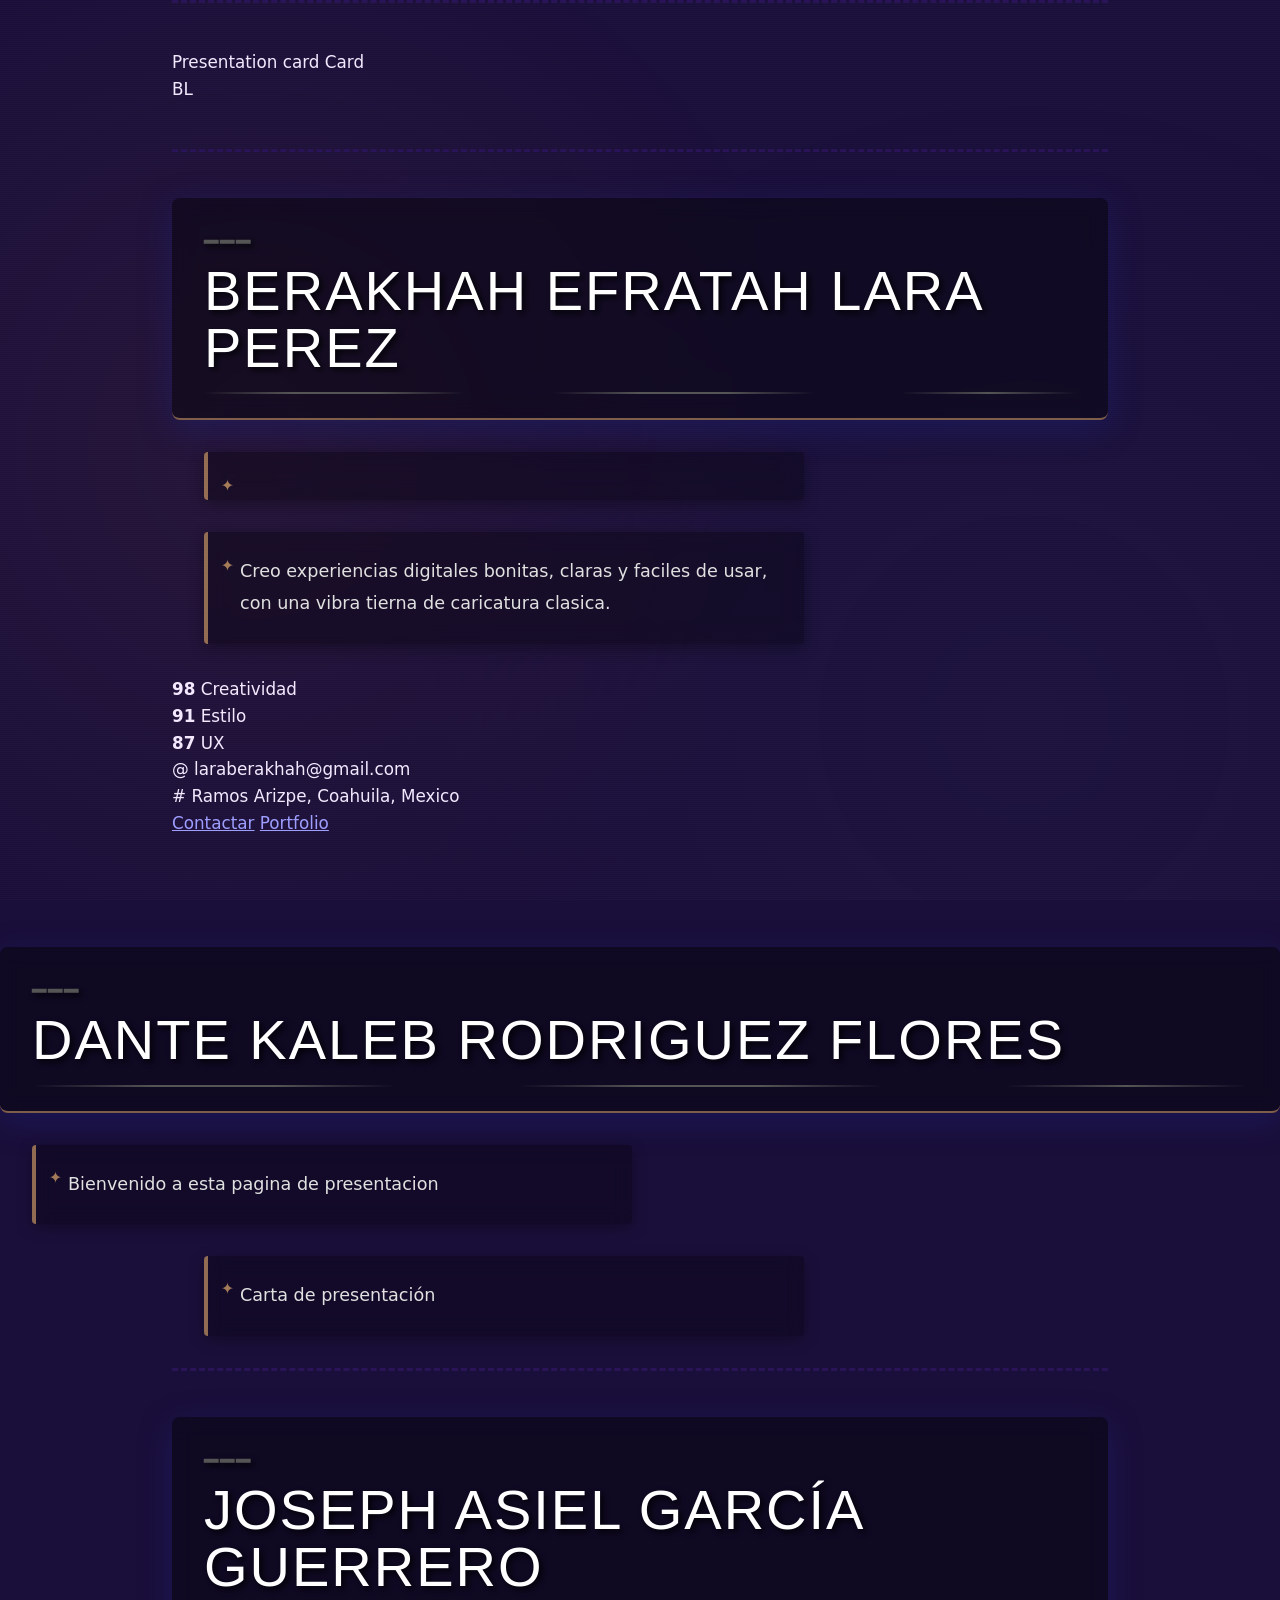
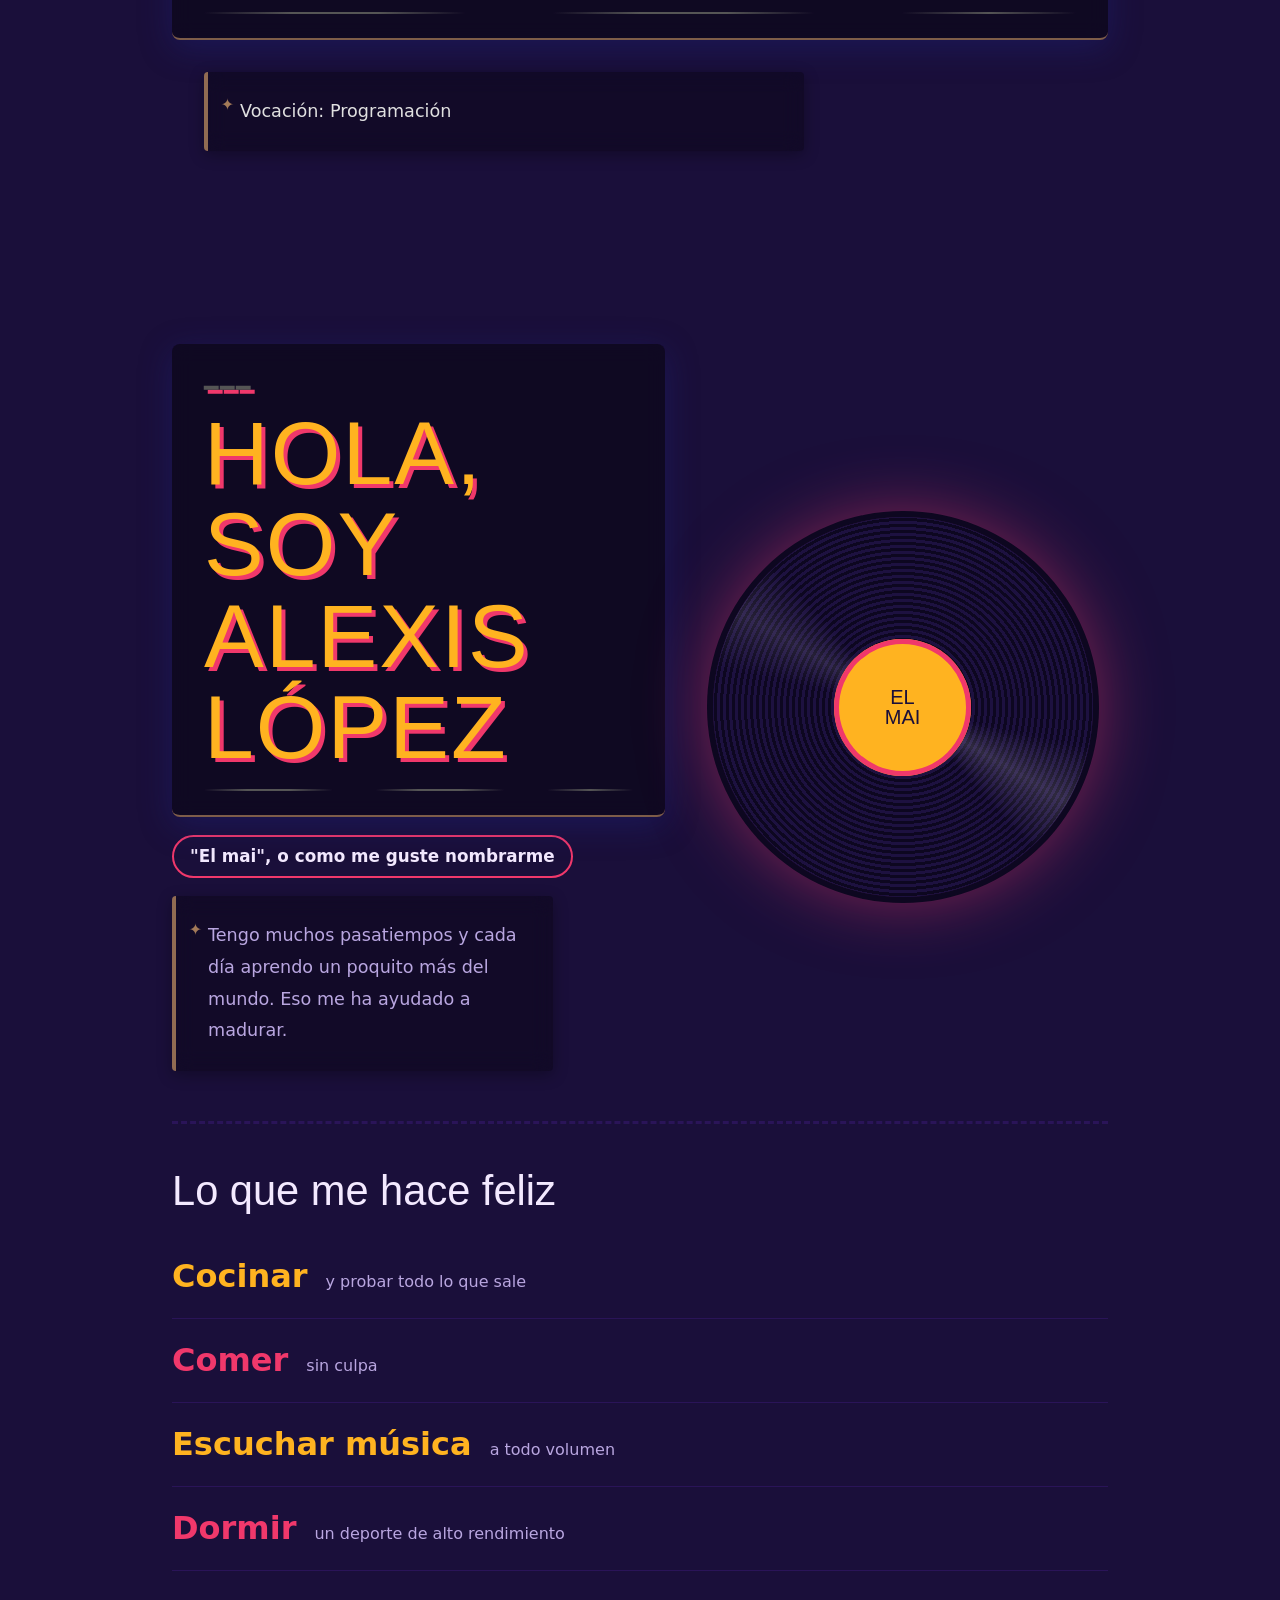
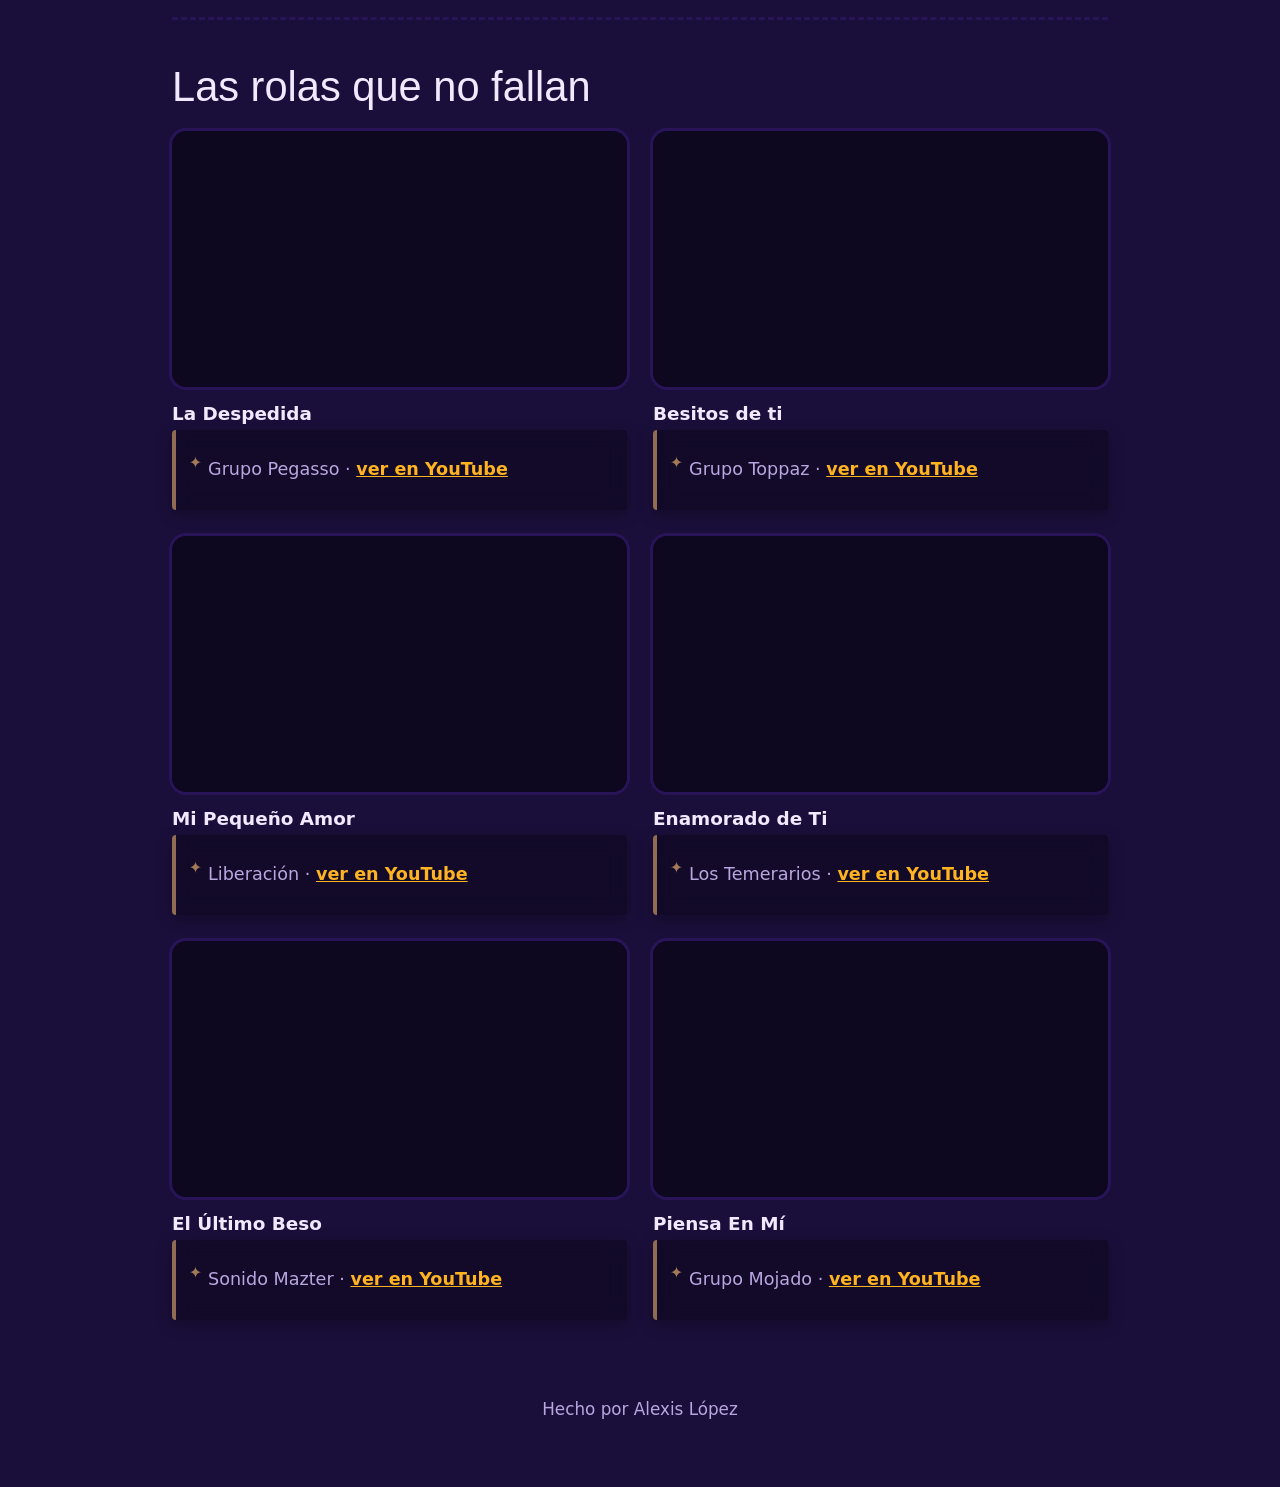
==== commit b77ed717: "Fusion Alexis" ====
--- a/index.html
+++ b/index.html
@@ -6,6 +6,7 @@
     <title>Tarjeta de Presentacion</title>
     <link rel="stylesheet" href="style.css">
     <link rel="stylesheet" href="styles.css">
+    <link rel="stylesheet" href="miproyectito.css">
 </head>
 <body>
     <div class="Berakhah">
@@ -61,16 +62,54 @@
     </div>
     <div class="Asiel">
         <main>
-        <article aria-labelledby="nombre">
-            <header>
-            <p>Carta de presentación</p>
-            </header>
+            <article aria-labelledby="nombre">
+                <header>
+                <p>Carta de presentación</p>
+                </header>
 
-            <section aria-labelledby="nombre">
-            <h1 id="nombre">Joseph Asiel García Guerrero</h1>
-            <p>Vocación: Programación</p>
-            </section>
-        </article>
+                <section aria-labelledby="nombre">
+                <h1 id="nombre">Joseph Asiel García Guerrero</h1>
+                <p>Vocación: Programación</p>
+                </section>
+            </article>
+            </main>
+        </div>
+        <div class="Alexis">
+            <main>
+                <header class="hero">
+                    <div>
+                    <h1>Hola, soy Alexis López</h1>
+                    <span class="apodo">"El mai", o como me guste nombrarme</span>
+                    <p>Tengo muchos pasatiempos y cada día aprendo un poquito más del mundo. Eso me ha ayudado a madurar.</p>
+                    </div>
+                    <div class="disco" role="img" aria-label="Disco de vinil girando con la etiqueta El mai">
+                    <div class="etiqueta">EL<br>MAI</div>
+                    </div>
+                </header>
+
+                <section>
+                    <h2>Lo que me hace feliz</h2>
+                    <ul class="gustos">
+                    <li>Cocinar <span>y probar todo lo que sale</span></li>
+                    <li>Comer <span>sin culpa</span></li>
+                    <li>Escuchar música <span>a todo volumen</span></li>
+                    <li>Dormir <span>un deporte de alto rendimiento</span></li>
+                    </ul>
+                </section>
+
+                <section>
+                    <h2>Las rolas que no fallan</h2>
+                    <div class="videos">
+                    <article class="video"><div class="marco"><iframe referrerpolicy="strict-origin-when-cross-origin" allow="accelerometer; autoplay; encrypted-media; picture-in-picture; fullscreen" src="https://www.youtube-nocookie.com/embed/tZ0imk1r4V4" title="La Despedida" loading="lazy" allowfullscreen></iframe></div><h3>La Despedida</h3><p>Grupo Pegasso · <a href="https://www.youtube.com/watch?v=tZ0imk1r4V4" target="_blank" rel="noopener">ver en YouTube</a></p></article>
+                    <article class="video"><div class="marco"><iframe referrerpolicy="strict-origin-when-cross-origin" allow="accelerometer; autoplay; encrypted-media; picture-in-picture; fullscreen" src="https://www.youtube-nocookie.com/embed/VJ8-DhBGFqM" title="Besitos de ti" loading="lazy" allowfullscreen></iframe></div><h3>Besitos de ti</h3><p>Grupo Toppaz · <a href="https://www.youtube.com/watch?v=VJ8-DhBGFqM" target="_blank" rel="noopener">ver en YouTube</a></p></article>
+                    <article class="video"><div class="marco"><iframe referrerpolicy="strict-origin-when-cross-origin" allow="accelerometer; autoplay; encrypted-media; picture-in-picture; fullscreen" src="https://www.youtube-nocookie.com/embed/o62xvSMH7fU" title="Mi Pequeño Amor" loading="lazy" allowfullscreen></iframe></div><h3>Mi Pequeño Amor</h3><p>Liberación · <a href="https://www.youtube.com/watch?v=o62xvSMH7fU" target="_blank" rel="noopener">ver en YouTube</a></p></article>
+                    <article class="video"><div class="marco"><iframe referrerpolicy="strict-origin-when-cross-origin" allow="accelerometer; autoplay; encrypted-media; picture-in-picture; fullscreen" src="https://www.youtube-nocookie.com/embed/Jp7-kctJyow" title="Enamorado de Ti" loading="lazy" allowfullscreen></iframe></div><h3>Enamorado de Ti</h3><p>Los Temerarios · <a href="https://www.youtube.com/watch?v=Jp7-kctJyow" target="_blank" rel="noopener">ver en YouTube</a></p></article>
+                    <article class="video"><div class="marco"><iframe referrerpolicy="strict-origin-when-cross-origin" allow="accelerometer; autoplay; encrypted-media; picture-in-picture; fullscreen" src="https://www.youtube-nocookie.com/embed/o5VJBLIb2MU" title="El Último Beso" loading="lazy" allowfullscreen></iframe></div><h3>El Último Beso</h3><p>Sonido Mazter · <a href="https://www.youtube.com/watch?v=o5VJBLIb2MU" target="_blank" rel="noopener">ver en YouTube</a></p></article>
+                    <article class="video"><div class="marco"><iframe referrerpolicy="strict-origin-when-cross-origin" allow="accelerometer; autoplay; encrypted-media; picture-in-picture; fullscreen" src="https://www.youtube-nocookie.com/embed/CPP5dmwoTu4" title="Piensa En Mí" loading="lazy" allowfullscreen></iframe></div><h3>Piensa En Mí</h3><p>Grupo Mojado · <a href="https://www.youtube.com/watch?v=CPP5dmwoTu4" target="_blank" rel="noopener">ver en YouTube</a></p></article>
+                    </div>
+                </section>
+
+                <footer>Hecho por Alexis López</footer>
         </main>
     </div>
 
--- a/miproyectito.css
+++ b/miproyectito.css
@@ -0,0 +1,60 @@
+:root{
+  color-scheme:dark;
+  --noche:#1a0f3a; --noche2:#2a1458; --magenta:#f0386b; --cempa:#ffb320; --lila:#f3e9ff; --tenue:#b9a6e0;
+  box-sizing:border-box;
+  padding-top:env(safe-area-inset-top,0px); padding-bottom:env(safe-area-inset-bottom,0px);
+}
+*,*::before,*::after{box-sizing:inherit}
+html{scroll-padding-top:env(safe-area-inset-top,0px)}
+body{margin:0;background:var(--noche);color:var(--lila);font:400 1.05rem/1.6 "DM Sans",system-ui,sans-serif;overflow-x:hidden}
+h1,h2{font-family:"Bowlby One",Impact,sans-serif;font-weight:400;line-height:1.02;margin:0}
+main{max-width:980px;margin:0 auto;padding:0 22px 64px}
+
+.hero{display:grid;grid-template-columns:1.2fr 1fr;gap:32px;align-items:center;min-height:92vh;padding:40px 0}
+.hero h1{font-size:clamp(2.6rem,9vw,5.6rem);color:var(--cempa);text-shadow:4px 4px 0 var(--magenta)}
+.hero .apodo{display:inline-block;margin-top:18px;padding:6px 16px;border:2px solid var(--magenta);border-radius:99px;color:var(--lila);font-weight:700}
+.hero p{max-width:34ch;color:var(--tenue);margin:18px 0 0}
+
+.disco{width:min(100%,380px);aspect-ratio:1;justify-self:center;border-radius:50%;
+  background:repeating-radial-gradient(circle,#0d0720 0 3px,#1d1140 3px 6px);
+  box-shadow:0 0 0 6px #0d0720,0 0 70px rgba(240,56,107,.55);
+  display:grid;place-items:center;animation:gira 7s linear infinite;position:relative}
+.disco::after{content:"";position:absolute;inset:0;border-radius:50%;
+  background:conic-gradient(from 30deg,transparent 0 20%,rgba(255,255,255,.14) 25%,transparent 30% 70%,rgba(255,255,255,.1) 75%,transparent 80%)}
+.etiqueta{width:36%;aspect-ratio:1;border-radius:50%;background:var(--cempa);color:var(--noche);display:grid;place-items:center;
+  font:400 1.25rem/1 "Bowlby One",Impact,sans-serif;text-align:center;z-index:1;box-shadow:inset 0 0 0 5px var(--magenta)}
+@keyframes gira{to{transform:rotate(360deg)}}
+
+h2{font-size:clamp(1.7rem,5vw,2.6rem);margin-bottom:22px;color:var(--lila)}
+section{padding:46px 0;border-top:3px dashed var(--noche2)}
+
+.gustos{list-style:none;margin:0;padding:0}
+.gustos li{display:flex;align-items:baseline;gap:18px;padding:16px 0;border-bottom:1px solid var(--noche2);font-size:clamp(1.3rem,4vw,2rem);font-weight:700}
+.gustos li span{font-size:1rem;font-weight:400;color:var(--tenue)}
+.gustos li:nth-child(odd){color:var(--cempa)}
+.gustos li:nth-child(even){color:var(--magenta)}
+.gustos li:nth-child(even) span,.gustos li:nth-child(odd) span{color:var(--tenue)}
+
+.lista{display:flex;flex-wrap:wrap;gap:12px}
+.lista b{padding:12px 22px;border-radius:12px;background:var(--noche2);font-size:1.2rem}
+.lista b:nth-child(1){background:var(--magenta)}
+.lista b:nth-child(2){background:var(--cempa);color:var(--noche)}
+.lista b:nth-child(3){background:#6b3fd1}
+.lista .etc{background:transparent;border:2px dashed var(--tenue);color:var(--tenue)}
+
+.temerarios{background:linear-gradient(120deg,var(--magenta),var(--cempa));color:var(--noche);border-radius:22px;padding:34px 26px;margin-top:34px}
+.temerarios h2{color:var(--noche);margin-bottom:10px}
+.temerarios p{margin:0;font-weight:500;max-width:46ch}
+
+.videos{display:grid;grid-template-columns:repeat(2,1fr);gap:26px}
+.video .marco{aspect-ratio:16/9;border-radius:14px;overflow:hidden;background:#0d0720;box-shadow:0 0 0 3px var(--noche2)}
+.video iframe{width:100%;height:100%;border:0;display:block}
+.video h3{margin:12px 0 2px;font-size:1.15rem}
+.video p{margin:0;color:var(--tenue)}
+.video a{color:var(--cempa);font-weight:700}
+@media(max-width:720px){.videos{grid-template-columns:1fr}}
+footer{text-align:center;color:var(--tenue);padding-top:30px}
+
+@media(max-width:720px){.hero{grid-template-columns:1fr;min-height:auto;text-align:left}.disco{width:min(78%,300px)}}
+@media(prefers-reduced-motion:reduce){.disco{animation:none}}
+a:focus-visible,button:focus-visible{outline:3px solid var(--cempa);outline-offset:3px}
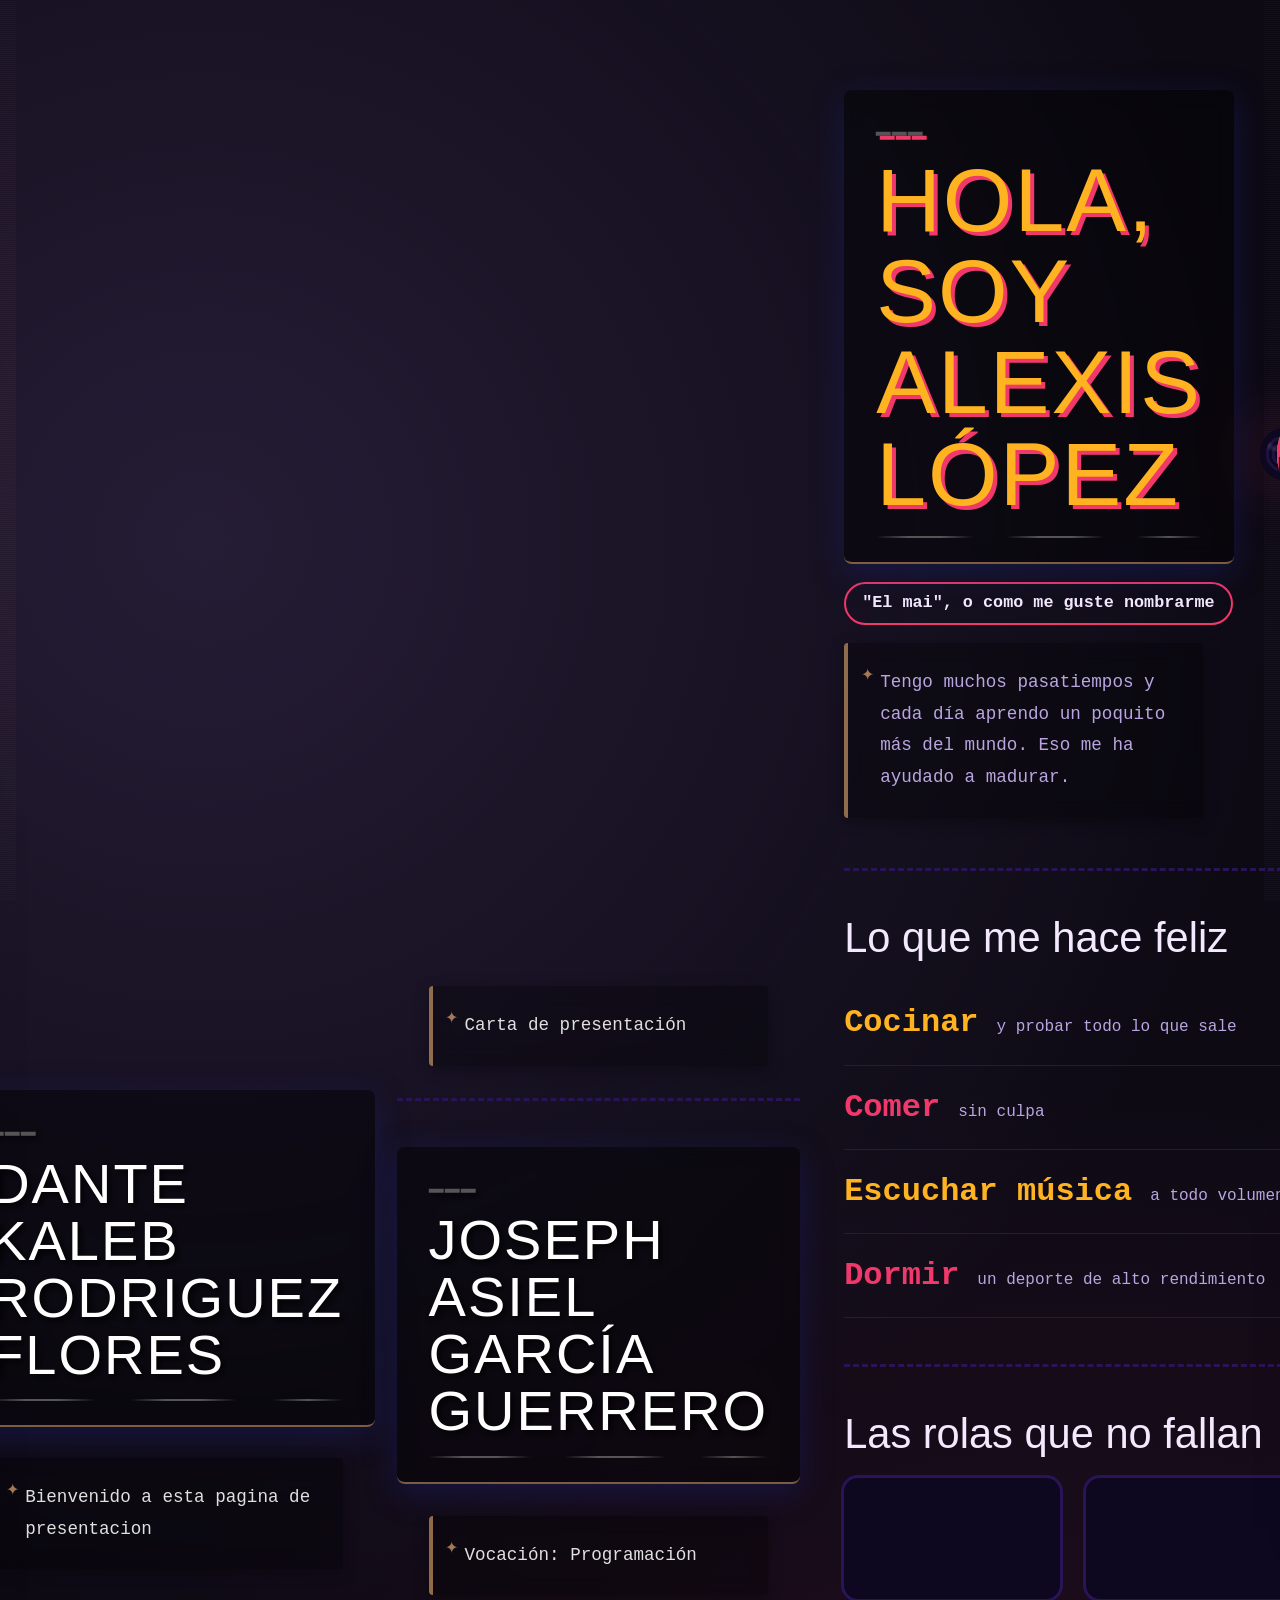
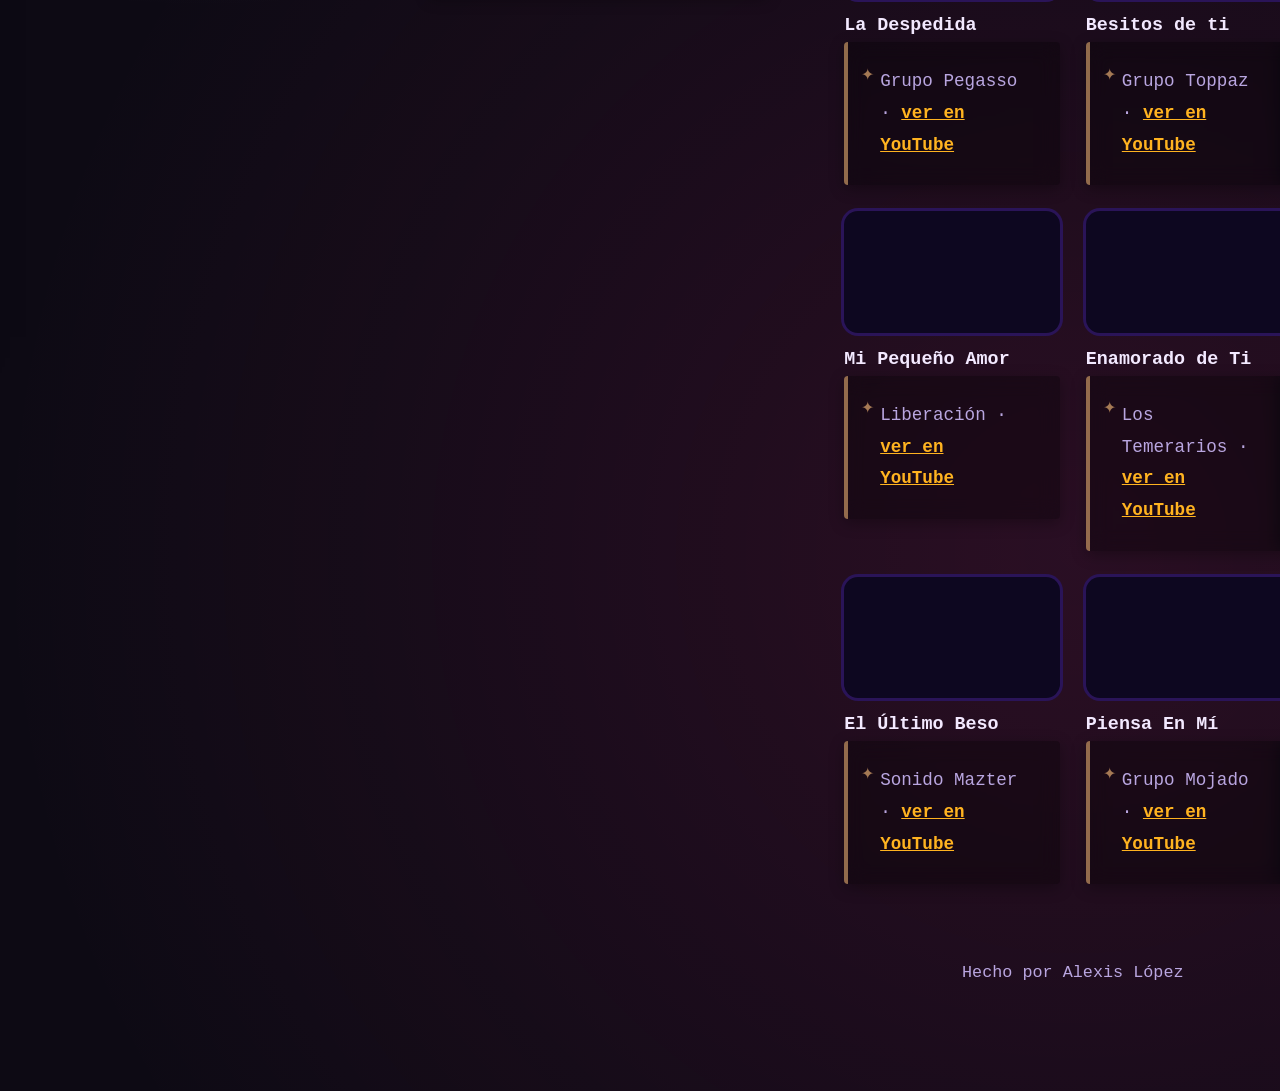
==== commit 44c1659a: "Fusion Ivett" ====
--- a/index.html
+++ b/index.html
@@ -110,9 +110,212 @@
                 </section>
 
                 <footer>Hecho por Alexis López</footer>
-        </main>
+            </main>
+        </div>
+        <div class="Ivett">
+            <style>
+  :root{
+    --bg:            #0d0a14;
+    --card:          #17111f;
+    --card-edge:     #2a2038;
+    --pink:          #ff2f92;
+    --pink-soft:     #ff8ac4;
+    --lilac:         #b98bff;
+    --lilac-dim:     #6d4d9c;
+    --mint:          #4dffb4;
+    --ink:           #f1ecfb;
+    --ink-dim:       #9c8fb8;
+  }
+ 
+  *{box-sizing:border-box;}
+ 
+  html,body{
+    margin:0;
+    min-height:100vh;
+    background:
+      radial-gradient(circle at 15% 20%, rgba(185,139,255,0.14), transparent 45%),
+      radial-gradient(circle at 85% 80%, rgba(255,47,146,0.12), transparent 45%),
+      var(--bg);
+    display:flex;
+    align-items:center;
+    justify-content:center;
+    padding:40px 16px;
+    font-family:'JetBrains Mono','Fira Code',ui-monospace,Menlo,Consolas,monospace;
+  }
+ 
+  .card{
+    position:relative;
+    width:380px;
+    max-width:100%;
+    border-radius:14px;
+    background:linear-gradient(160deg,var(--card) 0%, #100c19 100%);
+    border:1px solid var(--card-edge);
+    box-shadow:
+      0 0 0 1px rgba(255,47,146,0.05),
+      0 30px 60px -20px rgba(0,0,0,0.7),
+      0 0 40px -10px rgba(185,139,255,0.15);
+    overflow:hidden;
+  }
+ 
+  /* barra tipo editor de código */
+  .titlebar{
+    display:flex;
+    align-items:center;
+    gap:8px;
+    padding:11px 14px;
+    background:#120d1c;
+    border-bottom:1px solid var(--card-edge);
+  }
+  .dot{width:9px;height:9px;border-radius:50%;}
+  .dot.r{background:#ff5f56;}
+  .dot.y{background:#ffbd2e;}
+  .dot.g{background:#27c93f;}
+  .filename{
+    margin-left:8px;
+    font-size:11.5px;
+    color:var(--ink-dim);
+    letter-spacing:.02em;
+  }
+  .filename b{color:var(--pink-soft); font-weight:500;}
+ 
+  .body{
+    padding:26px 26px 24px;
+    position:relative;
+  }
+ 
+  /* kuromi svg, esquina superior derecha, sobre el titlebar */
+  .kuromi{
+    position:absolute;
+    top:-14px;
+    right:10px;
+    width:82px;
+    height:auto;
+    display:block;
+    filter:drop-shadow(0 6px 14px rgba(255,47,146,0.45));
+  }
+ 
+  .code-line{
+    font-size:13px;
+    line-height:1.85;
+    white-space:pre;
+  }
+  .kw{color:var(--lilac);}
+  .fn{color:var(--pink-soft);}
+  .punc{color:var(--ink-dim);}
+  .str{color:var(--mint);}
+  .key{color:#8fd6ff;}
+ 
+  .name{
+    margin-top:14px;
+    font-size:24px;
+    font-weight:700;
+    color:var(--ink);
+    letter-spacing:.01em;
+  }
+  .name .caret{
+    display:inline-block;
+    width:9px;height:20px;
+    background:var(--pink);
+    margin-left:4px;
+    vertical-align:-3px;
+    animation:blink 1.1s steps(1) infinite;
+  }
+  @keyframes blink{50%{opacity:0;}}
+ 
+  .role{
+    margin-top:4px;
+    font-size:12px;
+    color:var(--lilac);
+  }
+ 
+  .divider{
+    margin:18px 0;
+    height:1px;
+    background:linear-gradient(90deg, var(--pink) 0%, var(--lilac-dim) 40%, transparent 100%);
+    opacity:.5;
+  }
+ 
+  .field{
+    display:flex;
+    align-items:baseline;
+    gap:8px;
+    font-size:12.5px;
+    margin-bottom:9px;
+  }
+  .field .label{color:var(--ink-dim);}
+  .field .val{color:var(--ink); font-weight:500; letter-spacing:.02em;}
+ 
+  .footer{
+    margin-top:18px;
+    padding-top:14px;
+    border-top:1px dashed var(--card-edge);
+    display:flex;
+    align-items:center;
+    justify-content:space-between;
+  }
+  .tag{
+    font-size:10.5px;
+    color:var(--ink-dim);
+    letter-spacing:.02em;
+  }
+  .tag .heart{color:var(--pink);}
+  .status{
+    display:flex;
+    align-items:center;
+    gap:6px;
+    font-size:10.5px;
+    color:var(--mint);
+  }
+  .status .pulse{
+    width:6px;height:6px;border-radius:50%;
+    background:var(--mint);
+    box-shadow:0 0 0 0 rgba(77,255,180,.6);
+    animation:pulse 1.8s infinite;
+  }
+  @keyframes pulse{
+    0%{box-shadow:0 0 0 0 rgba(77,255,180,.55);}
+    70%{box-shadow:0 0 0 6px rgba(77,255,180,0);}
+    100%{box-shadow:0 0 0 0 rgba(77,255,180,0);}
+  }
+ 
+  @media (max-width:420px){
+    .card{width:100%;}
+    .name{font-size:21px;}
+  }
+</style>
+</head>
+<body>
+ 
+  <div class="card">
+    <div class="titlebar">
+      <span class="dot r"></span>
+      <span class="dot y"></span>
+      <span class="dot g"></span>
+     
     </div>
-
-    
+ 
+    <div class="body">
+ 
+      <img class="kuromi" src="[data-uri]" alt="Kuromi">
+ 
+      <div class="code-line"><span class="kw">const</span> <span class="fn">dev</span> <span class="punc">=</span> <span class="punc">{</span></div>
+ 
+      <div class="name">Ivette Valdes<span class="caret"></span></div>
+      
+      <div class="divider"></div>
+ 
+      <div class="field"><span class="label">estudio&nbsp;:</span><span class="val">UTC</span></div>
+      <div class="field"><span class="label">telefono:</span><span class="val">844 123 4567</span></div>
+ 
+      <div class="code-line" style="margin-top:4px;"><span class="punc">};</span></div>
+ 
+      <div class="footer">
+        <span class="tag">hecho con <span class="heart">♥</span>
+        <span class="status"><span class="pulse"></span>disponible</span>
+      </div>
+ 
+    </div>
+  </div>
+        </div>
 </body>
 </html>
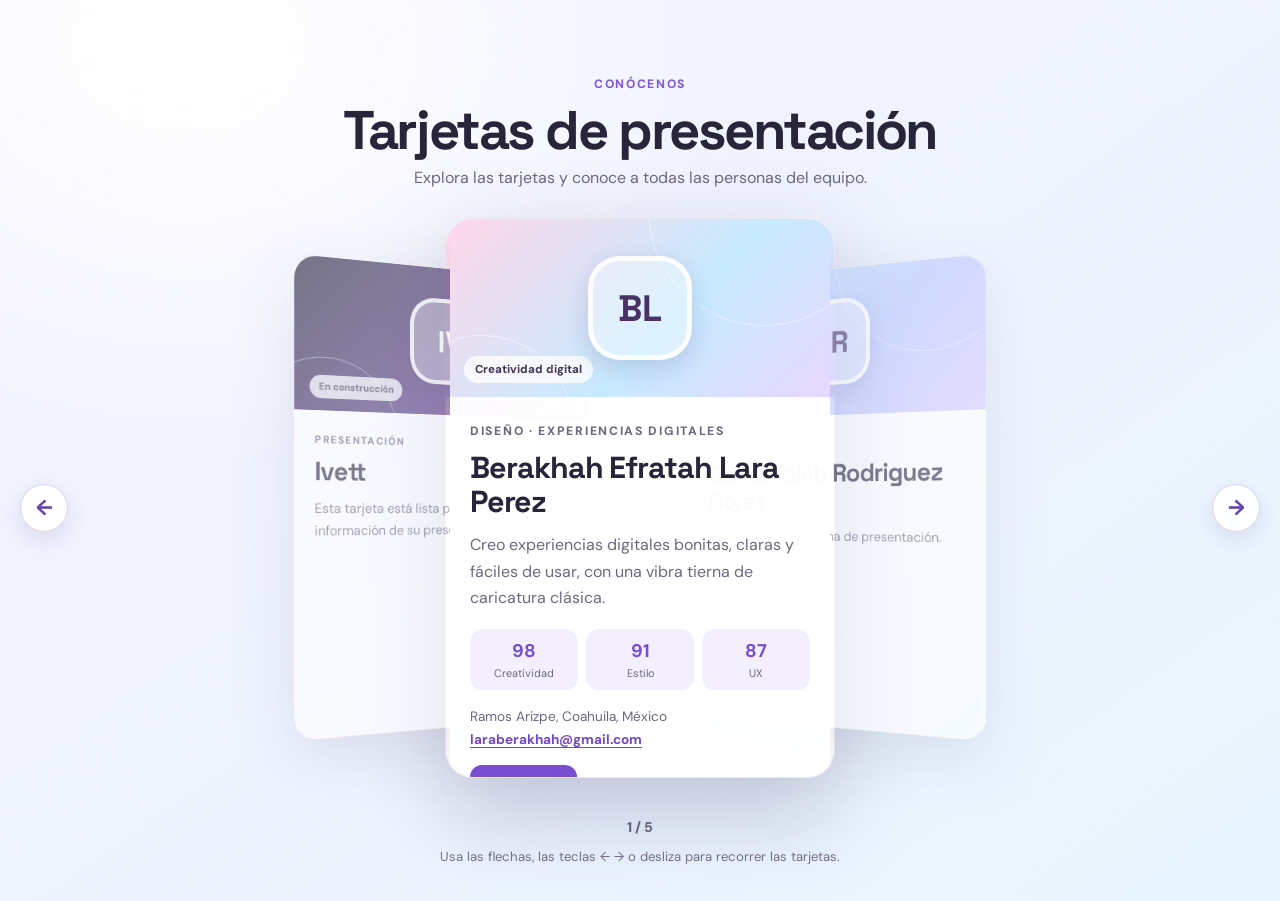
==== commit 0ea839c5: "Actualizar carrusel de tarjetas" ====
--- a/index.html
+++ b/index.html
@@ -1,321 +1,115 @@
-<!DOCTYPE html>
-<html lang="en">
+<!doctype html>
+<html lang="es">
 <head>
-    <meta charset="UTF-8">
-    <meta name="viewport" content="width=device-width, initial-scale=1.0">
-    <title>Tarjeta de Presentacion</title>
-    <link rel="stylesheet" href="style.css">
-    <link rel="stylesheet" href="styles.css">
-    <link rel="stylesheet" href="miproyectito.css">
+  <meta charset="utf-8">
+  <meta name="viewport" content="width=device-width, initial-scale=1">
+  <meta name="description" content="Carrusel de tarjetas de presentación.">
+  <title>Presentaciones</title>
+  <link rel="stylesheet" href="styles.css">
 </head>
 <body>
-    <div class="Berakhah">
-        <main class="card" aria-label="Tarjeta de presentacion gamer pastel">
-            <section class="banner">
-            <div class="level">Presentation card Card</div>
-            <div class="avatar" aria-hidden="true">BL</div>
-            </section>
+  <main class="gallery">
+    <header class="gallery__heading">
+      <p class="eyebrow">Conócenos</p>
+      <h1>Tarjetas de presentación</h1>
+      <p>Explora las tarjetas y conoce a todas las personas del equipo.</p>
+    </header>
 
-            <section class="content">
-            <h1>Berakhah Efratah Lara Perez</h1>
-            <p class="role"></p>
-            <p class="bio">
-                Creo experiencias digitales bonitas, claras y faciles de usar, con una vibra tierna de caricatura clasica.
-            </p>
+    <div class="carousel-stage">
+      <button class="carousel-button carousel-button--side carousel-button--previous" type="button" data-direction="previous" aria-label="Tarjeta anterior">←</button>
+      <section class="carousel" aria-label="Carrusel de tarjetas de presentación">
+      <article class="person-card person-card--berakhah" aria-labelledby="berakhah-name">
+        <div class="card-art card-art--pastel"><span class="avatar">BL</span><span class="card-tag">Creatividad digital</span></div>
+        <div class="card-content">
+          <p class="eyebrow">Diseño · Experiencias digitales</p>
+          <h2 id="berakhah-name">Berakhah Efratah Lara Perez</h2>
+          <p>Creo experiencias digitales bonitas, claras y fáciles de usar, con una vibra tierna de caricatura clásica.</p>
+          <div class="stats" aria-label="Habilidades"><span><b>98</b> Creatividad</span><span><b>91</b> Estilo</span><span><b>87</b> UX</span></div>
+          <p class="contact">Ramos Arizpe, Coahuila, México<br><a href="mailto:laraberakhah@gmail.com">laraberakhah@gmail.com</a></p>
+          <a class="card-link" href="mailto:laraberakhah@gmail.com">Contactar</a>
+        </div>
+      </article>
 
-            <div class="stats" aria-label="Estadisticas de perfil">
-                <div class="stat">
-                <strong>98</strong>
-                <span>Creatividad</span>
-                </div>
-                <div class="stat">
-                <strong>91</strong>
-                <span>Estilo</span>
-                </div>
-                <div class="stat">
-                <strong>87</strong>
-                <span>UX</span>
-                </div>
-            </div>
+      <article class="person-card person-card--dante" aria-labelledby="dante-name">
+        <div class="card-art card-art--blue"><span class="initials">DR</span><span class="card-tag">Presentación</span></div>
+        <div class="card-content">
+          <p class="eyebrow">Hola, soy</p>
+          <h2 id="dante-name">Dante Kaleb Rodriguez Flores</h2>
+          <p>Bienvenido a esta página de presentación.</p>
+        </div>
+      </article>
 
-            <div class="info">
-                <div class="info-item">
-                <span class="icon">@</span>
-                laraberakhah@gmail.com
-                </div>
-                <div class="info-item">
-                <span class="icon">#</span>
-                Ramos Arizpe, Coahuila, Mexico
-                </div>
-            </div>
+      <article class="person-card person-card--asiel" aria-labelledby="asiel-name">
+        <div class="card-art card-art--lavender"><span class="initials">JG</span><span class="card-tag">Vocación</span></div>
+        <div class="card-content">
+          <p class="eyebrow">Carta de presentación</p>
+          <h2 id="asiel-name">Joseph Asiel García Guerrero</h2>
+          <p>Vocación: <strong>Programación</strong></p>
+        </div>
+      </article>
 
-            <div class="actions">
-                <a class="button" href="mailto:laraberakhah@gmail.com">Contactar</a>
-                <a class="button secondary" href="#">Portfolio</a>
-            </div>
-            </section>
-        </main>
+      <article class="person-card person-card--alexis" aria-labelledby="alexis-name">
+        <div class="card-art card-art--music"><span class="record" aria-hidden="true">EL<br>MAI</span><span class="card-tag">Música y buenos momentos</span></div>
+        <div class="card-content">
+          <p class="eyebrow">Conoce a</p>
+          <h2 id="alexis-name">Alexis López</h2>
+          <p class="nickname">“El mai”, o como me guste nombrarme.</p>
+          <p>Tengo muchos pasatiempos y cada día aprendo un poquito más del mundo. Eso me ha ayudado a madurar.</p>
+          <h3>Lo que me hace feliz</h3>
+          <ul class="likes"><li>Cocinar y probar todo lo que sale</li><li>Comer sin culpa</li><li>Escuchar música a todo volumen</li><li>Dormir, un deporte de alto rendimiento</li></ul>
+          <p class="contact">Estas son algunas de mis rolas favoritas:</p>
+          <ul class="songs"><li><a href="https://www.youtube.com/watch?v=tZ0imk1r4V4" target="_blank" rel="noopener noreferrer">La Despedida — Grupo Pegasso</a></li><li><a href="https://www.youtube.com/watch?v=VJ8-DhBGFqM" target="_blank" rel="noopener noreferrer">Besitos de ti — Grupo Toppaz</a></li><li><a href="https://www.youtube.com/watch?v=o62xvSMH7fU" target="_blank" rel="noopener noreferrer">Mi Pequeño Amor — Liberación</a></li><li><a href="https://www.youtube.com/watch?v=Jp7-kctJyow" target="_blank" rel="noopener noreferrer">Enamorado de Ti — Los Temerarios</a></li><li><a href="https://www.youtube.com/watch?v=o5VJBLIb2MU" target="_blank" rel="noopener noreferrer">El Último Beso — Sonido Mazter</a></li><li><a href="https://www.youtube.com/watch?v=CPP5dmwoTu4" target="_blank" rel="noopener noreferrer">Piensa En Mí — Grupo Mojado</a></li></ul>
+          <p class="signature">Hecho por Alexis López</p>
+        </div>
+      </article>
+
+      <article class="person-card person-card--ivett" aria-labelledby="ivett-name">
+        <div class="card-art card-art--night"><span class="initials">IV</span><span class="card-tag">En construcción</span></div>
+        <div class="card-content">
+          <p class="eyebrow">Presentación</p>
+          <h2 id="ivett-name">Ivett</h2>
+          <p>Esta tarjeta está lista para agregar la información de su presentación.</p>
+        </div>
+      </article>
+      </section>
+      <button class="carousel-button carousel-button--side carousel-button--next" type="button" data-direction="next" aria-label="Tarjeta siguiente">→</button>
     </div>
-    <div class="Dante">
-        <h1>Dante Kaleb Rodriguez Flores</h1>
-        <p>Bienvenido a esta pagina de presentacion</p>
-    </div>
-    <div class="Asiel">
-        <main>
-            <article aria-labelledby="nombre">
-                <header>
-                <p>Carta de presentación</p>
-                </header>
+    <nav class="carousel-controls" aria-label="Controles del carrusel">
+      <span class="carousel-status" aria-live="polite">1 / 5</span>
+    </nav>
+    <p class="hint">Usa las flechas, las teclas ← → o desliza para recorrer las tarjetas.</p>
+  </main>
+  <script>
+    const carousel = document.querySelector('.carousel');
+    const cards = [...document.querySelectorAll('.person-card')];
+    const status = document.querySelector('.carousel-status');
+    let activeIndex = 0;
 
-                <section aria-labelledby="nombre">
-                <h1 id="nombre">Joseph Asiel García Guerrero</h1>
-                <p>Vocación: Programación</p>
-                </section>
-            </article>
-            </main>
-        </div>
-        <div class="Alexis">
-            <main>
-                <header class="hero">
-                    <div>
-                    <h1>Hola, soy Alexis López</h1>
-                    <span class="apodo">"El mai", o como me guste nombrarme</span>
-                    <p>Tengo muchos pasatiempos y cada día aprendo un poquito más del mundo. Eso me ha ayudado a madurar.</p>
-                    </div>
-                    <div class="disco" role="img" aria-label="Disco de vinil girando con la etiqueta El mai">
-                    <div class="etiqueta">EL<br>MAI</div>
-                    </div>
-                </header>
+    function showCard(index) {
+      activeIndex = (index + cards.length) % cards.length;
+      status.textContent = `${activeIndex + 1} / ${cards.length}`;
+      updateCardStyles();
+    }
 
-                <section>
-                    <h2>Lo que me hace feliz</h2>
-                    <ul class="gustos">
-                    <li>Cocinar <span>y probar todo lo que sale</span></li>
-                    <li>Comer <span>sin culpa</span></li>
-                    <li>Escuchar música <span>a todo volumen</span></li>
-                    <li>Dormir <span>un deporte de alto rendimiento</span></li>
-                    </ul>
-                </section>
+    function updateCardStyles() {
+      cards.forEach((card, index) => {
+        card.classList.toggle('is-active', index === activeIndex);
+        card.classList.toggle('is-next', index === (activeIndex + 1) % cards.length);
+        card.classList.toggle('is-previous', index === (activeIndex - 1 + cards.length) % cards.length);
+      });
+    }
 
-                <section>
-                    <h2>Las rolas que no fallan</h2>
-                    <div class="videos">
-                    <article class="video"><div class="marco"><iframe referrerpolicy="strict-origin-when-cross-origin" allow="accelerometer; autoplay; encrypted-media; picture-in-picture; fullscreen" src="https://www.youtube-nocookie.com/embed/tZ0imk1r4V4" title="La Despedida" loading="lazy" allowfullscreen></iframe></div><h3>La Despedida</h3><p>Grupo Pegasso · <a href="https://www.youtube.com/watch?v=tZ0imk1r4V4" target="_blank" rel="noopener">ver en YouTube</a></p></article>
-                    <article class="video"><div class="marco"><iframe referrerpolicy="strict-origin-when-cross-origin" allow="accelerometer; autoplay; encrypted-media; picture-in-picture; fullscreen" src="https://www.youtube-nocookie.com/embed/VJ8-DhBGFqM" title="Besitos de ti" loading="lazy" allowfullscreen></iframe></div><h3>Besitos de ti</h3><p>Grupo Toppaz · <a href="https://www.youtube.com/watch?v=VJ8-DhBGFqM" target="_blank" rel="noopener">ver en YouTube</a></p></article>
-                    <article class="video"><div class="marco"><iframe referrerpolicy="strict-origin-when-cross-origin" allow="accelerometer; autoplay; encrypted-media; picture-in-picture; fullscreen" src="https://www.youtube-nocookie.com/embed/o62xvSMH7fU" title="Mi Pequeño Amor" loading="lazy" allowfullscreen></iframe></div><h3>Mi Pequeño Amor</h3><p>Liberación · <a href="https://www.youtube.com/watch?v=o62xvSMH7fU" target="_blank" rel="noopener">ver en YouTube</a></p></article>
-                    <article class="video"><div class="marco"><iframe referrerpolicy="strict-origin-when-cross-origin" allow="accelerometer; autoplay; encrypted-media; picture-in-picture; fullscreen" src="https://www.youtube-nocookie.com/embed/Jp7-kctJyow" title="Enamorado de Ti" loading="lazy" allowfullscreen></iframe></div><h3>Enamorado de Ti</h3><p>Los Temerarios · <a href="https://www.youtube.com/watch?v=Jp7-kctJyow" target="_blank" rel="noopener">ver en YouTube</a></p></article>
-                    <article class="video"><div class="marco"><iframe referrerpolicy="strict-origin-when-cross-origin" allow="accelerometer; autoplay; encrypted-media; picture-in-picture; fullscreen" src="https://www.youtube-nocookie.com/embed/o5VJBLIb2MU" title="El Último Beso" loading="lazy" allowfullscreen></iframe></div><h3>El Último Beso</h3><p>Sonido Mazter · <a href="https://www.youtube.com/watch?v=o5VJBLIb2MU" target="_blank" rel="noopener">ver en YouTube</a></p></article>
-                    <article class="video"><div class="marco"><iframe referrerpolicy="strict-origin-when-cross-origin" allow="accelerometer; autoplay; encrypted-media; picture-in-picture; fullscreen" src="https://www.youtube-nocookie.com/embed/CPP5dmwoTu4" title="Piensa En Mí" loading="lazy" allowfullscreen></iframe></div><h3>Piensa En Mí</h3><p>Grupo Mojado · <a href="https://www.youtube.com/watch?v=CPP5dmwoTu4" target="_blank" rel="noopener">ver en YouTube</a></p></article>
-                    </div>
-                </section>
+    document.querySelectorAll('.carousel-button').forEach((button) => {
+      button.addEventListener('click', () => showCard(activeIndex + (button.dataset.direction === 'next' ? 1 : -1)));
+    });
 
-                <footer>Hecho por Alexis López</footer>
-            </main>
-        </div>
-        <div class="Ivett">
-            <style>
-  :root{
-    --bg:            #0d0a14;
-    --card:          #17111f;
-    --card-edge:     #2a2038;
-    --pink:          #ff2f92;
-    --pink-soft:     #ff8ac4;
-    --lilac:         #b98bff;
-    --lilac-dim:     #6d4d9c;
-    --mint:          #4dffb4;
-    --ink:           #f1ecfb;
-    --ink-dim:       #9c8fb8;
-  }
- 
-  *{box-sizing:border-box;}
- 
-  html,body{
-    margin:0;
-    min-height:100vh;
-    background:
-      radial-gradient(circle at 15% 20%, rgba(185,139,255,0.14), transparent 45%),
-      radial-gradient(circle at 85% 80%, rgba(255,47,146,0.12), transparent 45%),
-      var(--bg);
-    display:flex;
-    align-items:center;
-    justify-content:center;
-    padding:40px 16px;
-    font-family:'JetBrains Mono','Fira Code',ui-monospace,Menlo,Consolas,monospace;
-  }
- 
-  .card{
-    position:relative;
-    width:380px;
-    max-width:100%;
-    border-radius:14px;
-    background:linear-gradient(160deg,var(--card) 0%, #100c19 100%);
-    border:1px solid var(--card-edge);
-    box-shadow:
-      0 0 0 1px rgba(255,47,146,0.05),
-      0 30px 60px -20px rgba(0,0,0,0.7),
-      0 0 40px -10px rgba(185,139,255,0.15);
-    overflow:hidden;
-  }
- 
-  /* barra tipo editor de código */
-  .titlebar{
-    display:flex;
-    align-items:center;
-    gap:8px;
-    padding:11px 14px;
-    background:#120d1c;
-    border-bottom:1px solid var(--card-edge);
-  }
-  .dot{width:9px;height:9px;border-radius:50%;}
-  .dot.r{background:#ff5f56;}
-  .dot.y{background:#ffbd2e;}
-  .dot.g{background:#27c93f;}
-  .filename{
-    margin-left:8px;
-    font-size:11.5px;
-    color:var(--ink-dim);
-    letter-spacing:.02em;
-  }
-  .filename b{color:var(--pink-soft); font-weight:500;}
- 
-  .body{
-    padding:26px 26px 24px;
-    position:relative;
-  }
- 
-  /* kuromi svg, esquina superior derecha, sobre el titlebar */
-  .kuromi{
-    position:absolute;
-    top:-14px;
-    right:10px;
-    width:82px;
-    height:auto;
-    display:block;
-    filter:drop-shadow(0 6px 14px rgba(255,47,146,0.45));
-  }
- 
-  .code-line{
-    font-size:13px;
-    line-height:1.85;
-    white-space:pre;
-  }
-  .kw{color:var(--lilac);}
-  .fn{color:var(--pink-soft);}
-  .punc{color:var(--ink-dim);}
-  .str{color:var(--mint);}
-  .key{color:#8fd6ff;}
- 
-  .name{
-    margin-top:14px;
-    font-size:24px;
-    font-weight:700;
-    color:var(--ink);
-    letter-spacing:.01em;
-  }
-  .name .caret{
-    display:inline-block;
-    width:9px;height:20px;
-    background:var(--pink);
-    margin-left:4px;
-    vertical-align:-3px;
-    animation:blink 1.1s steps(1) infinite;
-  }
-  @keyframes blink{50%{opacity:0;}}
- 
-  .role{
-    margin-top:4px;
-    font-size:12px;
-    color:var(--lilac);
-  }
- 
-  .divider{
-    margin:18px 0;
-    height:1px;
-    background:linear-gradient(90deg, var(--pink) 0%, var(--lilac-dim) 40%, transparent 100%);
-    opacity:.5;
-  }
- 
-  .field{
-    display:flex;
-    align-items:baseline;
-    gap:8px;
-    font-size:12.5px;
-    margin-bottom:9px;
-  }
-  .field .label{color:var(--ink-dim);}
-  .field .val{color:var(--ink); font-weight:500; letter-spacing:.02em;}
- 
-  .footer{
-    margin-top:18px;
-    padding-top:14px;
-    border-top:1px dashed var(--card-edge);
-    display:flex;
-    align-items:center;
-    justify-content:space-between;
-  }
-  .tag{
-    font-size:10.5px;
-    color:var(--ink-dim);
-    letter-spacing:.02em;
-  }
-  .tag .heart{color:var(--pink);}
-  .status{
-    display:flex;
-    align-items:center;
-    gap:6px;
-    font-size:10.5px;
-    color:var(--mint);
-  }
-  .status .pulse{
-    width:6px;height:6px;border-radius:50%;
-    background:var(--mint);
-    box-shadow:0 0 0 0 rgba(77,255,180,.6);
-    animation:pulse 1.8s infinite;
-  }
-  @keyframes pulse{
-    0%{box-shadow:0 0 0 0 rgba(77,255,180,.55);}
-    70%{box-shadow:0 0 0 6px rgba(77,255,180,0);}
-    100%{box-shadow:0 0 0 0 rgba(77,255,180,0);}
-  }
- 
-  @media (max-width:420px){
-    .card{width:100%;}
-    .name{font-size:21px;}
-  }
-</style>
-</head>
-<body>
- 
-  <div class="card">
-    <div class="titlebar">
-      <span class="dot r"></span>
-      <span class="dot y"></span>
-      <span class="dot g"></span>
-     
-    </div>
- 
-    <div class="body">
- 
-      <img class="kuromi" src="[data-uri]" alt="Kuromi">
- 
-      <div class="code-line"><span class="kw">const</span> <span class="fn">dev</span> <span class="punc">=</span> <span class="punc">{</span></div>
- 
-      <div class="name">Ivette Valdes<span class="caret"></span></div>
-      
-      <div class="divider"></div>
- 
-      <div class="field"><span class="label">estudio&nbsp;:</span><span class="val">UTC</span></div>
-      <div class="field"><span class="label">telefono:</span><span class="val">844 123 4567</span></div>
- 
-      <div class="code-line" style="margin-top:4px;"><span class="punc">};</span></div>
- 
-      <div class="footer">
-        <span class="tag">hecho con <span class="heart">♥</span>
-        <span class="status"><span class="pulse"></span>disponible</span>
-      </div>
- 
-    </div>
-  </div>
-        </div>
+    document.addEventListener('keydown', (event) => {
+      if (event.target instanceof HTMLElement && /^(INPUT|TEXTAREA|SELECT|BUTTON)$/.test(event.target.tagName)) return;
+      if (event.key === 'ArrowRight') showCard(activeIndex + 1);
+      if (event.key === 'ArrowLeft') showCard(activeIndex - 1);
+    });
+
+    updateCardStyles();
+  </script>
 </body>
 </html>
--- a/styles.css
+++ b/styles.css
@@ -1,882 +1,73 @@
-<<<<<<< HEAD
-* {
-  box-sizing: border-box;
-  margin: 0;
-  padding: 0;
-=======
+@import url('https://fonts.googleapis.com/css2?family=DM+Sans:wght@400;500;600;700;800&family=Space+Grotesk:wght@500;600;700&display=swap');
+
 :root {
-  --background: oklch(1 0 0);
-  --ink: oklch(0.19 0.025 260);
-  --muted: oklch(0.46 0.025 260);
-  --primary: oklch(0.45 0.15 260);
-  --primary-deep: oklch(0.32 0.13 260);
-  --accent: oklch(0.82 0.14 82);
-  --line: oklch(0.89 0.018 260);
-  --shadow: 0 1.75rem 5rem oklch(0.25 0.07 260 / 0.14);
+  color-scheme: light;
+  font-family: 'DM Sans', system-ui, sans-serif;
+  color: #28243a;
+  background: #f5f2ff;
+  font-synthesis: none;
+  text-rendering: optimizeLegibility;
+  -webkit-font-smoothing: antialiased;
+  --ink: #28243a;
+  --muted: #6d6881;
+  --accent: #8256dc;
 }
 
-*,
-*::before,
-*::after {
-  box-sizing: border-box;
-}
+* { box-sizing: border-box; }
+body { min-width: 320px; min-height: 100vh; margin: 0; background: radial-gradient(ellipse at 15% 5%, #fff 0, transparent 35%), linear-gradient(145deg, #f5f2ff, #e9f6ff); }
+a { color: inherit; }
+.gallery { width: min(1320px, 100%); min-height: 100vh; margin: 0 auto; padding: clamp(30px, 6vw, 76px) 0 36px; display: flex; flex-direction: column; justify-content: center; }
+.gallery__heading { padding: 0 28px 10px; text-align: center; }
+.gallery__heading h1 { margin: 4px 0 8px; font: 700 clamp(2rem, 5vw, 3.4rem)/1.05 'Space Grotesk', sans-serif; letter-spacing: -.045em; }
+.gallery__heading > p:last-child { margin: 0; color: var(--muted); }
+.eyebrow { margin: 0 0 10px; color: var(--accent); font-size: .76rem; font-weight: 800; letter-spacing: .14em; text-transform: uppercase; }
 
-html {
-  color-scheme: light;
->>>>>>> 91c6f5349367cda9acc7554a377415a69a1f2a9c
-}
+.carousel { position: relative; width: min(100%, 980px); height: 620px; margin: 0 auto; padding: 24px; perspective: 1400px; transform-style: preserve-3d; }
+.carousel:focus-visible { outline: 3px solid var(--accent); outline-offset: 5px; }
+.carousel-stage { position: relative; width: 100%; }
+.person-card { position: absolute; inset: 20px 50% auto auto; width: min(390px, calc(100vw - 76px)); height: 560px; min-height: 560px; max-height: 560px; overflow: hidden; display: flex; flex-direction: column; border: 1px solid rgba(67, 55, 99, .1); border-radius: 28px; background: rgba(255,255,255,.97); box-shadow: 0 24px 70px rgba(51, 42, 87, .18); opacity: 0; pointer-events: none; transform: translateX(50%) rotateY(45deg) scale(.72); transition: transform .65s cubic-bezier(.2,.75,.25,1), opacity .45s ease, box-shadow .45s ease; }
+.person-card.is-active { z-index: 2; opacity: 1; pointer-events: auto; transform: translateX(50%) rotateY(0) scale(1); box-shadow: 0 34px 90px rgba(51, 42, 87, .25); }
+.person-card.is-next { z-index: 1; opacity: .58; transform: translateX(calc(50% + 190px)) rotateY(-32deg) scale(.82); }
+.person-card.is-previous { z-index: 1; opacity: .58; transform: translateX(calc(50% - 190px)) rotateY(32deg) scale(.82); }
+.card-art { min-height: 178px; position: relative; display: grid; place-items: center; overflow: hidden; }
+.card-art::before, .card-art::after { content: ''; position: absolute; border: 1px solid rgba(255,255,255,.48); border-radius: 50%; }
+.card-art::before { width: 230px; height: 230px; right: -46px; top: -125px; }
+.card-art::after { width: 180px; height: 180px; left: -55px; bottom: -120px; }
+.card-art--pastel { background: linear-gradient(135deg, #ffd7e9, #c7eaff 58%, #e8d7ff); }
+.card-art--blue { background: linear-gradient(135deg, #bce9ff, #b7c6ff 58%, #d9c9ff); }
+.card-art--lavender { background: linear-gradient(135deg, #ead6ff, #d4dfff 56%, #c7f4ee); }
+.card-art--music { background: linear-gradient(135deg, #28134c, #682b79 58%, #eb8c48); }
+.card-art--night { background: linear-gradient(135deg, #15122e, #53337e 60%, #dc568e); }
+.avatar, .initials { z-index: 1; display: grid; place-items: center; width: 104px; height: 104px; border: 5px solid rgba(255,255,255,.88); border-radius: 32px; background: rgba(255,255,255,.38); color: #493167; font: 700 2.3rem 'Space Grotesk', sans-serif; box-shadow: 0 8px 25px rgba(52,32,84,.16); }
+.card-art--music .initials, .card-art--night .initials { color: white; }
+.card-tag { position: absolute; left: 18px; bottom: 14px; padding: 6px 11px; border-radius: 999px; background: rgba(255,255,255,.78); color: #443755; font-size: .72rem; font-weight: 800; }
+.card-content { display: flex; flex: 1; min-height: 0; flex-direction: column; align-items: flex-start; padding: 24px; overflow-y: auto; scrollbar-width: thin; }
+.card-content h2 { margin: 0 0 13px; color: var(--ink); font: 700 clamp(1.45rem, 3vw, 1.9rem)/1.12 'Space Grotesk', sans-serif; letter-spacing: -.035em; }
+.card-content p { color: var(--muted); line-height: 1.65; }
+.card-content > p:not(.eyebrow) { margin: 0 0 14px; }
+.stats { width: 100%; display: grid; grid-template-columns: repeat(3, 1fr); gap: 8px; margin: 4px 0 16px; }
+.stats span { display: grid; gap: 3px; padding: 10px 5px; border-radius: 13px; background: #f4efff; color: var(--muted); text-align: center; font-size: .68rem; }
+.stats b { color: #754dce; font-size: 1.15rem; }
+.contact { margin-top: auto !important; font-size: .85rem; overflow-wrap: anywhere; }
+.contact a, .songs a { color: #7148c1; font-weight: 700; text-decoration-thickness: 1px; text-underline-offset: 3px; }
+.card-link { display: inline-flex; align-items: center; min-height: 42px; padding: 0 18px; border-radius: 12px; background: #7850cf; color: white; font-size: .88rem; font-weight: 800; text-decoration: none; }
+.card-link:hover { background: #5f39b4; }
+.nickname { color: #6946a9 !important; font-weight: 700; }
+.card-content h3 { margin: 12px 0 8px; font: 700 1.05rem 'Space Grotesk', sans-serif; }
+.likes, .songs { display: grid; gap: 7px; margin: 0 0 14px; padding-left: 19px; color: var(--muted); font-size: .87rem; }
+.signature { margin-top: auto !important; color: #7148c1 !important; font-weight: 700; }
+.carousel-controls { display: flex; align-items: center; justify-content: center; gap: 18px; }
+.carousel-button { width: 48px; height: 48px; border: 1px solid rgba(105, 80, 164, .22); border-radius: 50%; background: rgba(255,255,255,.88); color: #6545ab; font: 700 1.35rem 'DM Sans', sans-serif; box-shadow: 0 8px 24px rgba(51,42,87,.12); cursor: pointer; transition: transform .2s ease, background .2s ease; }
+.carousel-button:hover { transform: translateY(-2px); background: #fff; }
+.carousel-button:focus-visible { outline: 3px solid var(--accent); outline-offset: 3px; }
+.carousel-button--side { position: absolute; z-index: 3; top: 50%; transform: translateY(-50%); }
+.carousel-button--side:hover { transform: translateY(calc(-50% - 2px)); }
+.carousel-button--previous { left: 20px; }
+.carousel-button--next { right: 20px; }
+.carousel-status { min-width: 50px; color: var(--muted); font-size: .88rem; font-weight: 800; text-align: center; font-variant-numeric: tabular-nums; }
+.hint { margin: 12px 0 0; padding: 0 28px; color: #77718a; font-size: .82rem; text-align: center; }
 
-body {
-  min-height: 100vh;
-<<<<<<< HEAD
-  display: grid;
-  place-items: center;
-  font-family: "Trebuchet MS", Arial, Helvetica, sans-serif;
-  color: #39283f;
-  background:
-    linear-gradient(rgba(255, 146, 203, 0.18) 1px, transparent 1px),
-    linear-gradient(90deg, rgba(144, 205, 244, 0.2) 1px, transparent 1px),
-    radial-gradient(circle at 16% 18%, rgba(255, 188, 220, 0.78), transparent 26%),
-    radial-gradient(circle at 84% 16%, rgba(184, 222, 255, 0.75), transparent 30%),
-    radial-gradient(circle at 52% 88%, rgba(216, 194, 255, 0.58), transparent 34%),
-    linear-gradient(135deg, #fff5fb 0%, #ffe9f4 42%, #e8f7ff 100%);
-  background-size: 38px 38px, 38px 38px, auto, auto, auto, auto;
-  padding: 24px;
-  position: relative;
-  overflow: hidden;
-}
-
-body::before,
-body::after {
-  content: "";
-  width: 260px;
-  height: 260px;
-  position: fixed;
-  border: 2px solid rgba(255, 139, 197, 0.32);
-  border-radius: 28px;
-  background: rgba(255, 255, 255, 0.32);
-  filter: blur(1px);
-  animation: float 8s ease-in-out infinite;
-}
-
-body::before {
-  top: 9%;
-  left: 8%;
-}
-
-body::after {
-  right: 7%;
-  bottom: 10%;
-  width: 190px;
-  height: 190px;
-  animation-delay: -3s;
-}
-
-.card {
-  width: min(100%, 860px);
-  min-height: 360px;
-  display: grid;
-  grid-template-columns: 330px 1fr;
-  overflow: hidden;
-  border: 2px solid rgba(255, 143, 200, 0.78);
-  border-radius: 18px;
-  background:
-    linear-gradient(135deg, rgba(255, 255, 255, 0.92), rgba(255, 241, 249, 0.82)),
-    rgba(255, 255, 255, 0.82);
-  box-shadow:
-    0 0 0 5px rgba(255, 164, 210, 0.18),
-    0 0 36px rgba(255, 139, 197, 0.28),
-    0 28px 80px rgba(117, 82, 126, 0.18);
-  backdrop-filter: blur(16px);
-  transition: transform 0.25s ease, box-shadow 0.25s ease;
-  position: relative;
-  z-index: 1;
-  animation: riseIn 0.75s ease both;
-}
-
-.card::before,
-.card::after {
-  content: "";
-  width: 42px;
-  height: 42px;
-  position: absolute;
-  z-index: 2;
-  pointer-events: none;
-}
-
-.card::before {
-  top: 12px;
-  left: 12px;
-  border-top: 3px solid #9adfff;
-  border-left: 3px solid #9adfff;
-}
-
-.card::after {
-  right: 12px;
-  bottom: 12px;
-  border-right: 3px solid #ffd36f;
-  border-bottom: 3px solid #ffd36f;
-}
-
-.card:hover {
-  transform: translateY(-8px) scale(1.01);
-  box-shadow:
-    0 0 0 5px rgba(255, 164, 210, 0.22),
-    0 0 55px rgba(255, 139, 197, 0.38),
-    0 32px 90px rgba(117, 82, 126, 0.24);
-}
-
-.banner {
-  min-height: 360px;
-  background:
-    linear-gradient(120deg, rgba(255, 160, 210, 0.78), rgba(167, 219, 255, 0.76)),
-    url("https://images.unsplash.com/photo-1542751371-adc38448a05e?auto=format&fit=crop&w=900&q=80");
-  background-size: cover;
-  background-position: center;
-  position: relative;
-  clip-path: polygon(0 0, 92% 0, 100% 18%, 100% 100%, 0 100%);
-}
-
-.banner::after {
-  content: "";
-  position: absolute;
-  inset: 0;
-  background: linear-gradient(110deg, transparent 20%, rgba(255, 255, 255, 0.35), transparent 62%);
-  transform: translateX(-100%);
-  animation: shimmer 3.4s ease-in-out infinite;
-}
-
-.level {
-  position: absolute;
-  top: 18px;
-  right: 18px;
-  z-index: 1;
-  padding: 8px 12px;
-  border: 1px solid rgba(255, 196, 92, 0.9);
-  border-radius: 8px;
-  background: rgba(255, 255, 255, 0.78);
-  color: #b06b00;
-  font-size: 12px;
-  font-weight: 800;
-  text-transform: uppercase;
-  box-shadow: 0 0 18px rgba(255, 211, 111, 0.35);
-}
-
-.avatar {
-  width: 126px;
-  height: 126px;
-  display: grid;
-  place-items: center;
-  position: absolute;
-  left: auto;
-  right: -63px;
-  top: 50%;
-  bottom: auto;
-  transform: translateY(-50%);
-  border: 4px solid #9adfff;
-  border-radius: 18px;
-  background:
-    linear-gradient(135deg, rgba(255, 139, 197, 0.92), rgba(178, 219, 255, 0.92)),
-    repeating-linear-gradient(0deg, transparent 0 7px, rgba(255, 255, 255, 0.12) 7px 8px);
-  color: #fff;
-  font-size: 38px;
-  font-weight: 800;
-  letter-spacing: 0;
-  box-shadow:
-    0 0 24px rgba(154, 223, 255, 0.52),
-    0 16px 36px rgba(117, 82, 126, 0.25);
-  animation: avatarPulse 2.8s ease-in-out infinite;
-}
-
-.content {
-  padding: 38px 38px 34px 82px;
-  text-align: left;
-}
-
-h1 {
-  color: #39283f;
-  font-size: 36px;
-  line-height: 1.12;
-  margin-bottom: 8px;
-  text-shadow: 0 0 16px rgba(255, 162, 210, 0.46);
-}
-
-.role {
-  color: #d95d9f;
-  font-size: 15px;
-  font-weight: 700;
-  margin-bottom: 22px;
-  text-transform: uppercase;
-}
-
-.bio {
-  color: #705e75;
-  font-size: 15px;
-  line-height: 1.6;
-  margin-bottom: 24px;
-}
-
-.info {
-  display: grid;
-  gap: 12px;
-  margin-bottom: 22px;
-  text-align: left;
-  grid-template-columns: repeat(2, minmax(0, 1fr));
-}
-
-.info-item {
-  display: flex;
-  align-items: center;
-  gap: 12px;
-  min-height: 44px;
-  padding: 11px 14px;
-  border: 1px solid rgba(255, 143, 200, 0.38);
-  border-radius: 8px;
-  background: rgba(255, 255, 255, 0.62);
-  color: #4e3b55;
-  font-size: 14px;
-  transition: transform 0.2s ease, border-color 0.2s ease;
-}
-
-.info-item:hover {
-  transform: translateX(4px);
-  border-color: rgba(154, 223, 255, 0.95);
-}
-
-.icon {
-  width: 26px;
-  height: 26px;
-  display: grid;
-  flex: 0 0 26px;
-  place-items: center;
-  border-radius: 6px;
-  background: #ff8fc8;
-  color: #ffffff;
-  font-weight: 800;
-  box-shadow: 0 0 12px rgba(255, 143, 200, 0.38);
-}
-
-.stats {
-  display: grid;
-  grid-template-columns: repeat(3, 1fr);
-  gap: 10px;
-  margin-bottom: 24px;
-}
-
-.stat {
-  padding: 12px 8px;
-  border: 1px solid rgba(154, 223, 255, 0.52);
-  border-radius: 8px;
-  background: rgba(232, 247, 255, 0.7);
-  text-align: center;
-}
-
-.stat strong {
-  display: block;
-  color: #d95d9f;
-  font-size: 19px;
-  line-height: 1;
-}
-
-.stat span {
-  display: block;
-  margin-top: 6px;
-  color: #5a7890;
-  font-size: 11px;
-  font-weight: 800;
-  text-transform: uppercase;
-}
-
-.actions {
-  display: flex;
-  gap: 12px;
-}
-
-.button {
-  width: 100%;
-  min-height: 46px;
-  display: inline-flex;
-  align-items: center;
-  justify-content: center;
-  border: 0;
-  border-radius: 8px;
-  color: #fff;
-  background: linear-gradient(135deg, #ff8fc8, #b9ddff);
-  font-size: 14px;
-  font-weight: 700;
-  text-decoration: none;
-  cursor: pointer;
-  transition: transform 0.2s ease, filter 0.2s ease;
-  box-shadow: 0 0 18px rgba(255, 143, 200, 0.36);
-  text-transform: uppercase;
-}
-
-.button.secondary {
-  color: #39283f;
-  background: #ffe1a8;
-  box-shadow: 0 0 18px rgba(255, 211, 111, 0.32);
-}
-
-.button:hover {
-  transform: translateY(-2px);
-  filter: brightness(1.04);
-}
-
-@keyframes riseIn {
-  from {
-    opacity: 0;
-    transform: translateY(24px) scale(0.97);
-=======
-  min-height: 100svh;
-  margin: 0;
-  color: var(--ink);
-  background-color: var(--background);
-  background-image:
-    linear-gradient(var(--line) 1px, transparent 1px),
-    linear-gradient(90deg, var(--line) 1px, transparent 1px);
-  background-size: 3rem 3rem;
-  font-family: "Segoe UI", "Helvetica Neue", Arial, sans-serif;
-}
-
-main {
-  position: relative;
-  display: grid;
-  min-height: inherit;
-  place-items: center;
-  overflow: hidden;
-  padding: clamp(1.25rem, 5vw, 4rem);
-  isolation: isolate;
-}
-
-main::before {
-  position: absolute;
-  z-index: -1;
-  width: min(36rem, 80vw);
-  aspect-ratio: 1;
-  border: clamp(4rem, 12vw, 9rem) solid var(--primary);
-  border-radius: 50%;
-  content: "";
-  opacity: 0.07;
-  transform: translate(42vw, -35vh);
-}
-
-article {
-  position: relative;
-  width: min(100%, 47rem);
-  overflow: hidden;
-  border: 1px solid var(--line);
-  border-radius: 1.25rem;
-  background: var(--background);
-  box-shadow: var(--shadow);
-  animation: arrive 700ms cubic-bezier(0.22, 1, 0.36, 1) both;
-}
-
-article::after {
-  position: absolute;
-  display: block;
-  right: clamp(1.25rem, 4vw, 2.5rem);
-  bottom: clamp(1.25rem, 4vw, 2.5rem);
-  width: 0.7rem;
-  aspect-ratio: 1;
-  background: var(--accent);
-  content: "";
-  transform: rotate(45deg);
-}
-
-header {
-  display: flex;
-  align-items: center;
-  justify-content: space-between;
-  padding: 1rem clamp(1.5rem, 5vw, 3.5rem);
-  color: var(--background);
-  background: var(--primary);
-}
-
-header::after {
-  color: var(--accent);
-  content: "</>";
-  font-size: 1rem;
-  font-weight: 700;
-  letter-spacing: 0;
-}
-
-header p {
-  margin: 0;
-  font-size: 0.75rem;
-  font-weight: 700;
-  letter-spacing: 0.08em;
-  text-transform: uppercase;
-}
-
-section {
-  padding: clamp(3rem, 9vw, 6.5rem) clamp(1.5rem, 7vw, 5rem);
-}
-
-h1 {
-  max-width: 13ch;
-  margin: 0;
-  font-size: clamp(2.25rem, 8vw, 5.25rem);
-  font-weight: 800;
-  letter-spacing: -0.04em;
-  line-height: 0.98;
-  overflow-wrap: break-word;
-  text-wrap: balance;
-}
-
-section > p {
-  display: flex;
-  align-items: center;
-  gap: 0.85rem;
-  margin: clamp(1.75rem, 5vw, 3rem) 0 0;
-  color: var(--primary-deep);
-  font-size: clamp(1rem, 2.5vw, 1.35rem);
-  font-weight: 600;
-  letter-spacing: 0.02em;
-}
-
-section > p::before {
-  display: block;
-  width: clamp(2rem, 7vw, 4rem);
-  height: 2px;
-  flex: 0 0 auto;
-  background: var(--accent);
-  content: "";
-}
-
-@keyframes arrive {
-  from {
-    opacity: 0;
-    filter: blur(8px);
-    transform: translateY(1.5rem);
->>>>>>> 91c6f5349367cda9acc7554a377415a69a1f2a9c
-  }
-
-  to {
-    opacity: 1;
-<<<<<<< HEAD
-    transform: translateY(0) scale(1);
-  }
-}
-
-@keyframes float {
-  0%,
-  100% {
-    transform: translateY(0) scale(1);
-  }
-
-  50% {
-    transform: translateY(-18px) rotate(6deg) scale(1.06);
-  }
-}
-
-@keyframes shimmer {
-  0%,
-  45% {
-    transform: translateX(-100%);
-  }
-
-  100% {
-    transform: translateX(100%);
-  }
-}
-
-@keyframes avatarPulse {
-  0%,
-  100% {
-    transform: translateY(-50%) scale(1);
-  }
-
-  50% {
-    transform: translateY(-50%) scale(1.04) rotate(-1deg);
-  }
-}
-
-@media (max-width: 780px) {
-  .card {
-    grid-template-columns: 1fr;
-    width: min(100%, 430px);
-  }
-
-  .banner {
-    min-height: 210px;
-    clip-path: polygon(0 0, 100% 0, 100% 86%, 88% 100%, 0 100%);
-  }
-
-  .avatar {
-    left: 50%;
-    right: auto;
-    top: auto;
-    bottom: -63px;
-    transform: translateX(-50%);
-  }
-
-  .content {
-    padding: 84px 28px 30px;
-    text-align: center;
-  }
-
-  .info {
-    grid-template-columns: 1fr;
-  }
-
-  @keyframes avatarPulse {
-    0%,
-    100% {
-      transform: translateX(-50%) scale(1);
-    }
-
-    50% {
-      transform: translateX(-50%) scale(1.04) rotate(-1deg);
-    }
-  }
-}
-
-@media (max-width: 420px) {
-  .content {
-    padding-inline: 22px;
-  }
-
-  .actions {
-    flex-direction: column;
-  }
-}
-
-.card {
-  width: min(100%, 940px);
-  min-height: 390px;
-  grid-template-columns: 350px 1fr;
-  border-radius: 24px;
-  border-color: rgba(255, 142, 201, 0.72);
-  background:
-    linear-gradient(135deg, rgba(255, 255, 255, 0.96), rgba(255, 244, 251, 0.9)),
-    rgba(255, 255, 255, 0.86);
-  box-shadow:
-    0 0 0 7px rgba(255, 176, 216, 0.18),
-    0 22px 70px rgba(143, 93, 151, 0.22),
-    inset 0 1px 0 rgba(255, 255, 255, 0.9);
-}
-
-.banner {
-  min-height: 390px;
-  background:
-    linear-gradient(135deg, rgba(255, 151, 205, 0.72), rgba(159, 218, 255, 0.68)),
-    url("https://images.unsplash.com/photo-1542751371-adc38448a05e?auto=format&fit=crop&w=900&q=80");
-  clip-path: polygon(0 0, 91% 0, 100% 18%, 100% 100%, 0 100%);
-}
-
-.banner::before {
-  content: "";
-  position: absolute;
-  inset: 0;
-  background:
-    linear-gradient(rgba(255, 255, 255, 0.18) 1px, transparent 1px),
-    linear-gradient(90deg, rgba(255, 255, 255, 0.18) 1px, transparent 1px);
-  background-size: 26px 26px;
-  mix-blend-mode: soft-light;
-}
-
-.level {
-  left: 22px;
-  right: auto;
-  border-radius: 10px;
-  font-weight: 900;
-}
-
-.avatar {
-  width: 138px;
-  height: 138px;
-  right: -69px;
-  border-width: 5px;
-  border-radius: 24px;
-  font-size: 42px;
-  text-shadow: 0 3px 0 rgba(120, 68, 138, 0.2);
-}
-
-.avatar::after {
-  content: "";
-  position: absolute;
-  inset: 10px;
-  border: 2px dashed rgba(255, 255, 255, 0.72);
-  border-radius: 16px;
-}
-
-.content {
-  display: grid;
-  align-content: center;
-  gap: 20px;
-  padding: 44px 44px 40px 96px;
-}
-
-.role {
-  width: fit-content;
-  margin: 0;
-  padding: 7px 12px;
-  border: 1px solid rgba(255, 143, 201, 0.5);
-  border-radius: 999px;
-  background: #fff0f8;
-  color: #cf5c9a;
-  font-size: 12px;
-  font-weight: 900;
-}
-
-h1 {
-  max-width: 500px;
-  font-size: 38px;
-  margin-bottom: 10px;
-}
-
-.bio {
-  max-width: 520px;
-  margin-bottom: 0;
-}
-
-.stats {
-  margin-bottom: 0;
-}
-
-.stat {
-  padding: 14px 10px;
-  border-radius: 14px;
-  background: linear-gradient(180deg, rgba(255, 255, 255, 0.85), rgba(235, 249, 255, 0.78));
-  box-shadow: inset 0 -3px 0 rgba(157, 223, 255, 0.16);
-}
-
-.stat strong {
-  font-size: 22px;
-}
-
-.info {
-  margin-bottom: 0;
-}
-
-.info-item {
-  border-radius: 14px;
-  background: rgba(255, 255, 255, 0.66);
-  box-shadow: 0 10px 22px rgba(136, 97, 151, 0.08);
-}
-
-.actions {
-  margin-top: 2px;
-}
-
-.button {
-  border-radius: 14px;
-  box-shadow: 0 14px 28px rgba(255, 143, 201, 0.28);
-}
-
-@media (max-width: 820px) {
-  body {
-    overflow: auto;
-  }
-
-  .card {
-    width: min(100%, 460px);
-    grid-template-columns: 1fr;
-  }
-
-  .banner {
-    min-height: 230px;
-    clip-path: polygon(0 0, 100% 0, 100% 86%, 88% 100%, 0 100%);
-  }
-
-  .avatar {
-    left: 50%;
-    right: auto;
-    top: auto;
-    bottom: -69px;
-    transform: translateX(-50%);
-  }
-
-  .content {
-    padding: 96px 28px 32px;
-    text-align: center;
-  }
-
-  .role {
-    margin-inline: auto;
-  }
-
-  h1,
-  .bio {
-    margin-inline: auto;
-  }
-}
-/* Estilo caricatura clasica, suave y dibujado a mano */
-body {
-  font-family: "Comic Sans MS", "Trebuchet MS", Arial, Helvetica, sans-serif;
-  color: #2d2a28;
-  background:
-    radial-gradient(circle at 18% 24%, rgba(255, 226, 156, 0.62), transparent 18%),
-    radial-gradient(circle at 82% 22%, rgba(182, 225, 255, 0.66), transparent 21%),
-    radial-gradient(circle at 54% 86%, rgba(255, 196, 224, 0.56), transparent 24%),
-    linear-gradient(135deg, #fff9e8 0%, #fff0f6 48%, #eaf7ff 100%);
-}
-
-body::before,
-body::after {
-  border: 3px solid rgba(45, 42, 40, 0.14);
-  border-radius: 50%;
-  background: rgba(255, 255, 255, 0.32);
-  filter: none;
-}
-
-.card {
-  border: 4px solid #2d2a28;
-  border-radius: 28px 34px 30px 26px;
-  background:
-    linear-gradient(135deg, rgba(255, 255, 255, 0.98), rgba(255, 247, 232, 0.92)),
-    #fffdf6;
-  box-shadow:
-    10px 12px 0 rgba(45, 42, 40, 0.12),
-    0 24px 70px rgba(112, 84, 80, 0.16);
-  backdrop-filter: none;
-  transform: rotate(-0.5deg);
-}
-
-.card::before {
-  border-top-color: #2d2a28;
-  border-left-color: #2d2a28;
-  border-radius: 16px 0 0;
-}
-
-.card::after {
-  border-right-color: #2d2a28;
-  border-bottom-color: #2d2a28;
-  border-radius: 0 0 16px;
-}
-
-.card:hover {
-  box-shadow:
-    12px 14px 0 rgba(45, 42, 40, 0.14),
-    0 28px 80px rgba(112, 84, 80, 0.2);
-}
-
-.banner {
-  background:
-    radial-gradient(circle at 22% 16%, rgba(255, 255, 255, 0.42) 0 12px, transparent 13px),
-    radial-gradient(circle at 70% 62%, rgba(255, 255, 255, 0.38) 0 18px, transparent 19px),
-    linear-gradient(135deg, #ffdbe9 0%, #fff1b8 46%, #cceeff 100%);
-  clip-path: none;
-}
-
-.banner::before {
-  content: "";
-  position: absolute;
-  inset: 0;
-  background:
-    radial-gradient(circle at 24% 30%, rgba(255, 255, 255, 0.52) 0 12px, transparent 13px),
-    radial-gradient(circle at 74% 70%, rgba(255, 255, 255, 0.48) 0 18px, transparent 19px);
-}
-
-.banner::after {
-  display: none;
-}
-
-.level {
-  left: 22px;
-  right: auto;
-  border: 3px solid #2d2a28;
-  border-radius: 999px;
-  background: #fff6b8;
-  color: #2d2a28;
-  font-weight: 900;
-}
-
-.avatar {
-  border: 4px solid #2d2a28;
-  border-radius: 50% 46% 52% 48%;
-  background:
-    radial-gradient(circle at 34% 33%, #fff 0 10px, transparent 11px),
-    radial-gradient(circle at 66% 33%, #fff 0 10px, transparent 11px),
-    linear-gradient(135deg, #ffbdd8, #bfe7ff);
-  color: #2d2a28;
-  box-shadow:
-    6px 8px 0 rgba(45, 42, 40, 0.12),
-    0 18px 38px rgba(123, 80, 132, 0.18);
-  text-shadow: 2px 2px 0 rgba(255, 255, 255, 0.55);
-}
-
-.avatar::after {
-  border-color: rgba(45, 42, 40, 0.22);
-  border-radius: 50%;
-}
-
-.role {
-  border: 3px solid #2d2a28;
-  background: #ffdceb;
-  color: #2d2a28;
-}
-
-h1 {
-  color: #2d2a28;
-  text-shadow: 3px 3px 0 #ffe2ef;
-}
-
-.bio {
-  color: #6b5d59;
-}
-
-.stat,
-.info-item {
-  border: 3px solid #2d2a28;
-  border-radius: 16px 18px 14px 17px;
-  box-shadow: 4px 5px 0 rgba(45, 42, 40, 0.08);
-}
-
-.stat {
-  background: #eef8ff;
-}
-
-.stat strong {
-  color: #df6aa4;
-}
-
-.icon {
-  border: 2px solid #2d2a28;
-  border-radius: 50%;
-  background: #ffd36d;
-  color: #2d2a28;
-}
-
-.button {
-  border: 3px solid #2d2a28;
-  color: #2d2a28;
-  background: #ffbdd8;
-  box-shadow: 5px 6px 0 rgba(45, 42, 40, 0.12);
-}
-
-.button.secondary {
-  background: #bfe7ff;
-  color: #2d2a28;
-  box-shadow: 5px 6px 0 rgba(45, 42, 40, 0.12);
-}
-
-=======
-    filter: blur(0);
-    transform: translateY(0);
-  }
-}
-
-@media (max-width: 30rem) {
-  body {
-    background-size: 2rem 2rem;
-  }
-
-  header p {
-    letter-spacing: 0.04em;
-  }
-
-  section {
-    min-height: 22rem;
-    display: flex;
-    flex-direction: column;
-    justify-content: center;
-  }
-}
-
-@media (prefers-reduced-motion: reduce) {
-  article {
-    animation: none;
-  }
-}
->>>>>>> 91c6f5349367cda9acc7554a377415a69a1f2a9c
+@media (max-width: 700px) { .carousel { height: 590px; } .person-card { height: 530px; min-height: 530px; max-height: 530px; } .person-card.is-next { transform: translateX(calc(50% + 150px)) rotateY(-32deg) scale(.78); } .person-card.is-previous { transform: translateX(calc(50% - 150px)) rotateY(32deg) scale(.78); } }
+@media (max-width: 520px) { .gallery { min-height: 100svh; padding-top: 34px; } .gallery__heading { padding-inline: 20px; } .gallery__heading h1 { font-size: 2rem; } .carousel { height: 570px; padding: 16px 0; } .person-card { width: calc(100vw - 72px); height: 530px; min-height: 530px; max-height: 530px; } .person-card.is-next { transform: translateX(calc(50% + 130px)) rotateY(-24deg) scale(.72); } .person-card.is-previous { transform: translateX(calc(50% - 130px)) rotateY(24deg) scale(.72); } .card-content { padding: 21px; } .carousel-button--previous { left: 7px; } .carousel-button--next { right: 7px; } .carousel-button--side { width: 42px; height: 42px; } }
+@media (prefers-reduced-motion: no-preference) { .person-card:hover { box-shadow: 0 28px 78px rgba(51,42,87,.23); } }
+@media (prefers-reduced-motion: reduce) { *, *::before, *::after { scroll-behavior: auto !important; animation-duration: .01ms !important; transition-duration: .01ms !important; } }
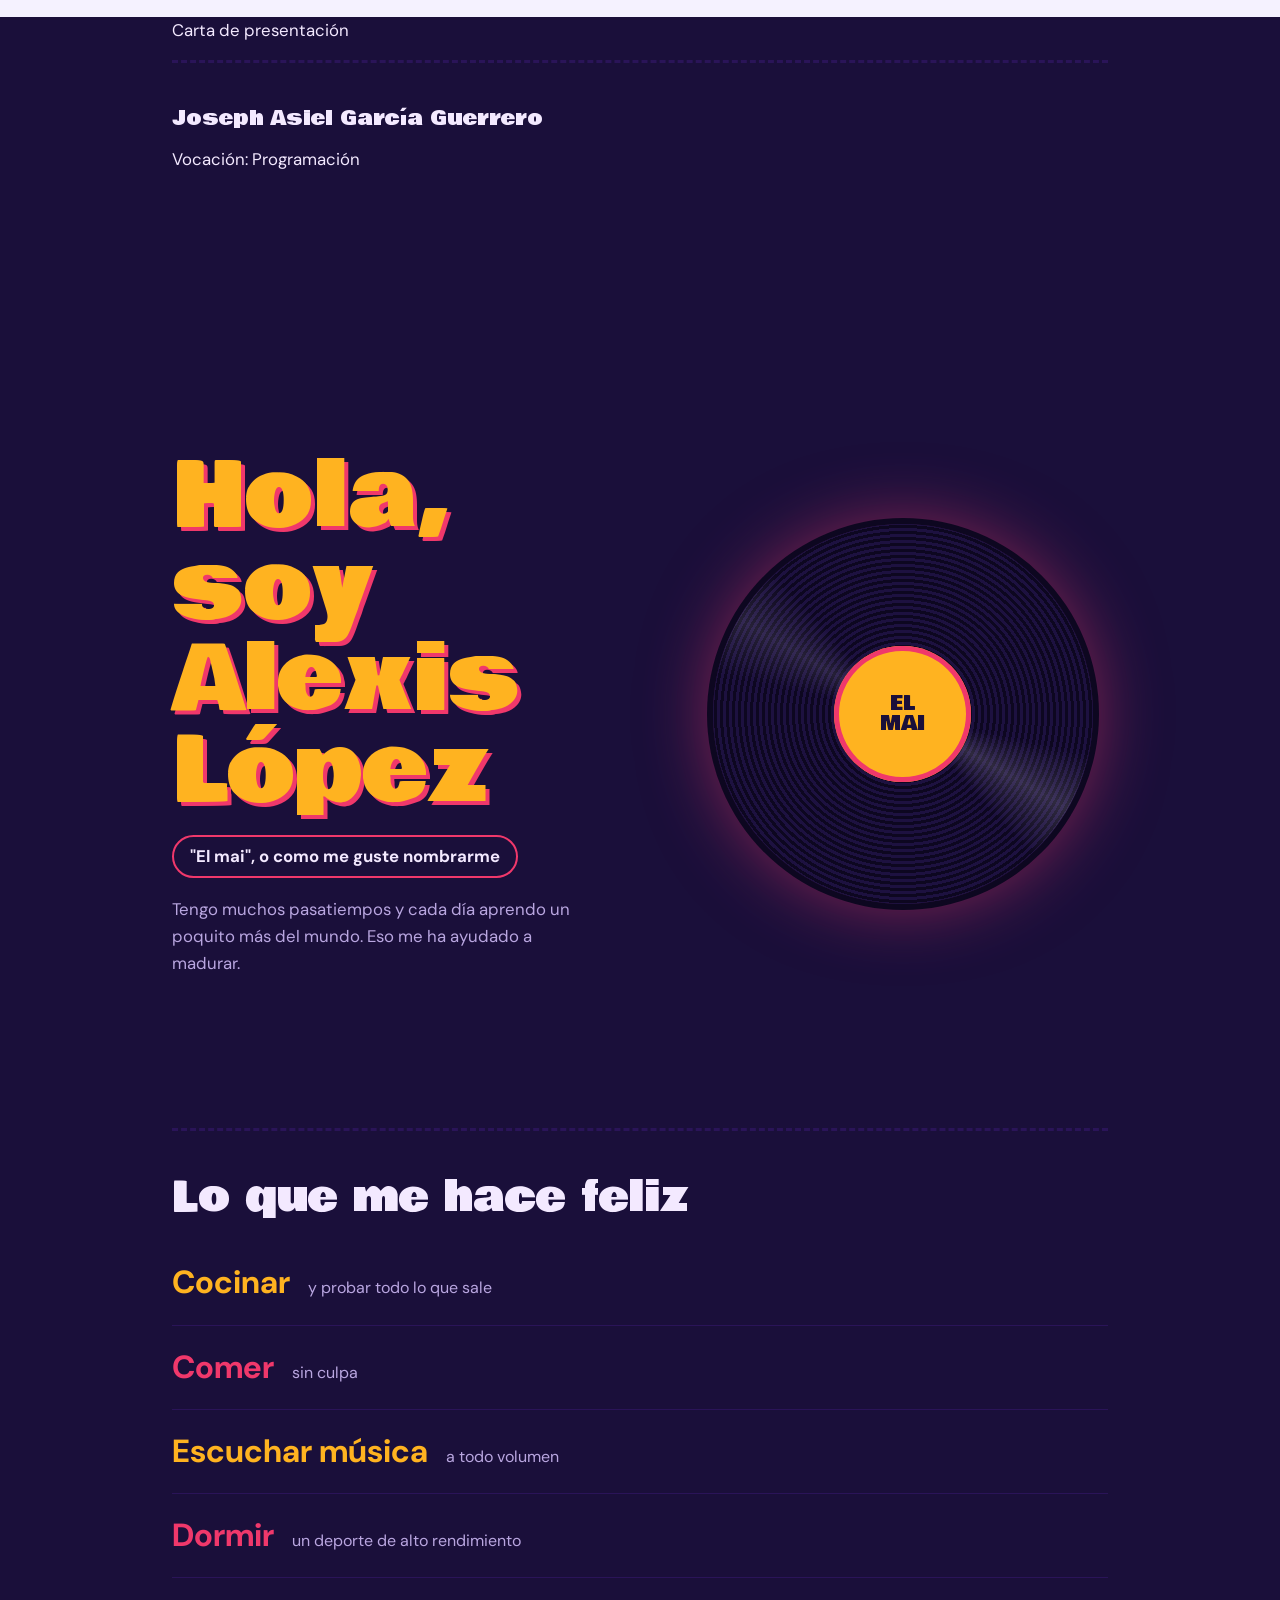
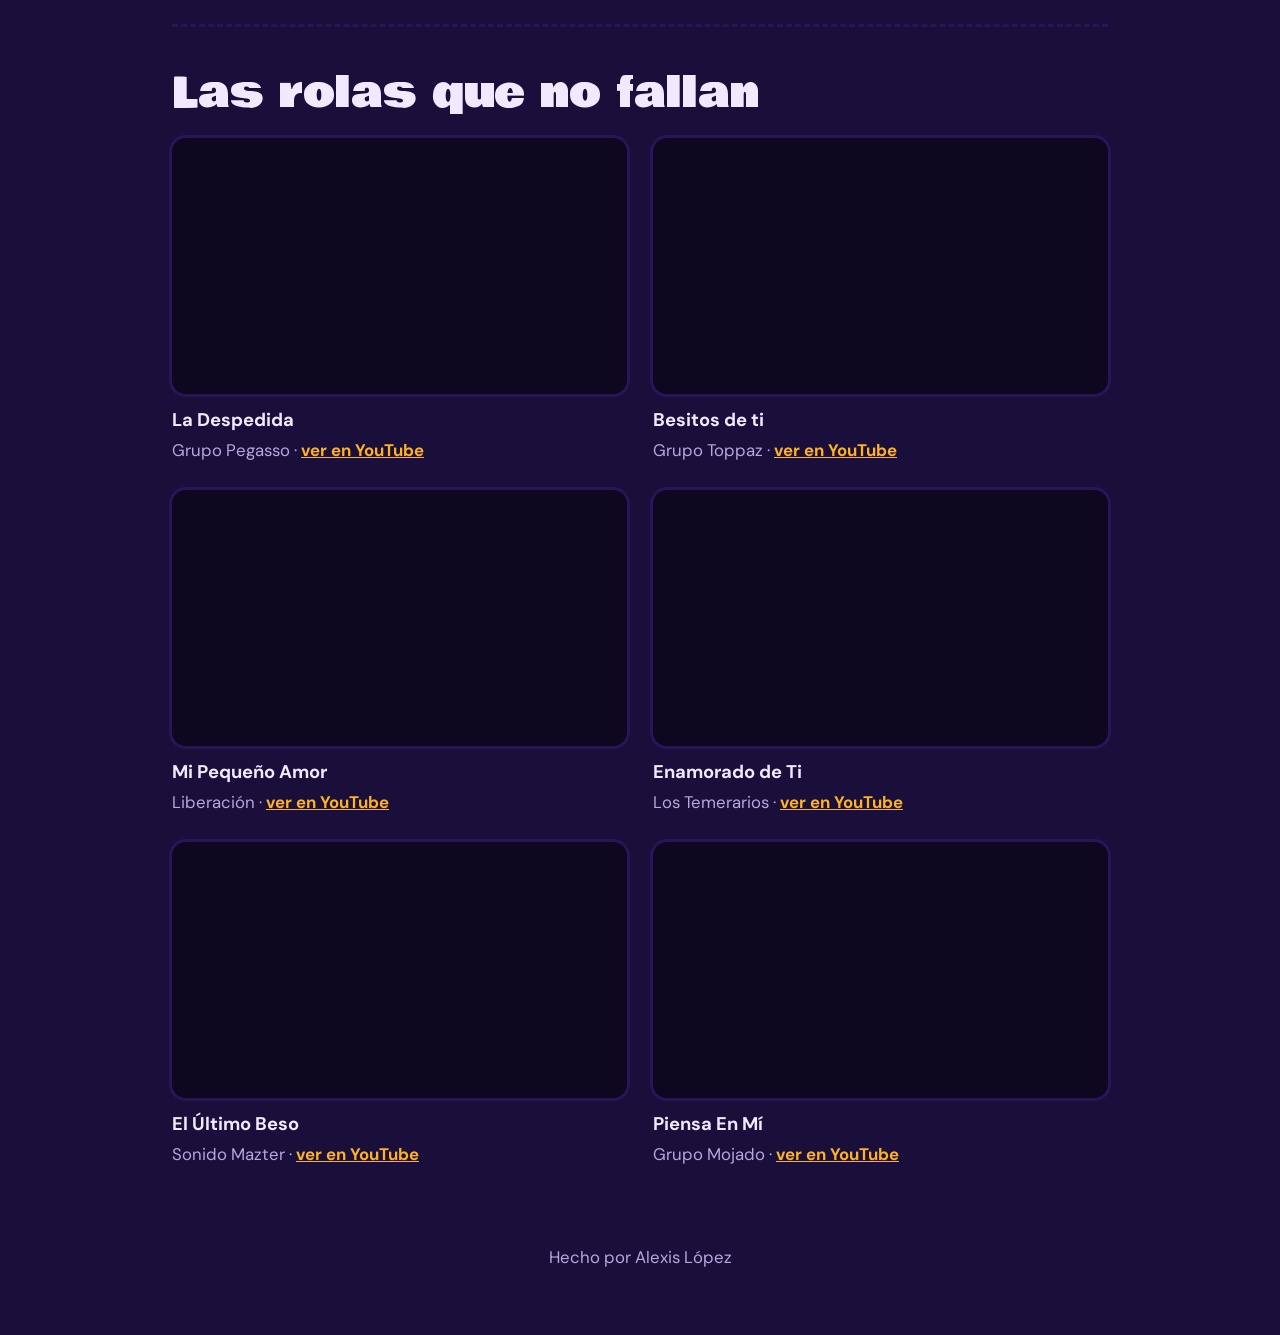
==== commit d59aefd0: "Completar fusion de la presentacion de Alexis" ====
--- a/index.html
+++ b/index.html
@@ -1,115 +1,79 @@
+
 <!doctype html>
 <html lang="es">
+  <head>
+    <meta charset="UTF-8" />
+    <meta name="viewport" content="width=device-width, initial-scale=1.0" />
+    <meta
+      name="description"
+      content="Carta de presentación de Joseph Asiel García Guerrero, estudiante de programación."
+    />
+    <title>Joseph Asiel García Guerrero | Programación</title>
+    <link rel="stylesheet" href="styles.css" />
+  </head>
+  <body>
+    <main>
+      <article aria-labelledby="nombre">
+        <header>
+          <p>Carta de presentación</p>
+        </header>
+
+        <section aria-labelledby="nombre">
+          <h1 id="nombre">Joseph Asiel García Guerrero</h1>
+          <p>Vocación: Programación</p>
+        </section>
+      </article>
+    </main>
+  </body>
+</html>
+<!DOCTYPE html>
+<html lang="es">
 <head>
-  <meta charset="utf-8">
-  <meta name="viewport" content="width=device-width, initial-scale=1">
-  <meta name="description" content="Carrusel de tarjetas de presentación.">
-  <title>Presentaciones</title>
-  <link rel="stylesheet" href="styles.css">
+<meta charset="UTF-8">
+<meta name="viewport" content="width=device-width, initial-scale=1, viewport-fit=cover">
+<title>Alexis López, "El mai"</title>
+<link rel="preconnect" href="https://fonts.googleapis.com">
+<link href="https://fonts.googleapis.com/css2?family=Bowlby+One&family=DM+Sans:wght@400;500;700&display=swap" rel="stylesheet">
+<link href ="miproyectito.css" rel="stylesheet">
 </head>
 <body>
-  <main class="gallery">
-    <header class="gallery__heading">
-      <p class="eyebrow">Conócenos</p>
-      <h1>Tarjetas de presentación</h1>
-      <p>Explora las tarjetas y conoce a todas las personas del equipo.</p>
-    </header>
+<main>
+  <header class="hero">
+    <div>
+      <h1>Hola, soy Alexis López</h1>
+      <span class="apodo">"El mai", o como me guste nombrarme</span>
+      <p>Tengo muchos pasatiempos y cada día aprendo un poquito más del mundo. Eso me ha ayudado a madurar.</p>
+    </div>
+    <div class="disco" role="img" aria-label="Disco de vinil girando con la etiqueta El mai">
+      <div class="etiqueta">EL<br>MAI</div>
+    </div>
+  </header>
 
-    <div class="carousel-stage">
-      <button class="carousel-button carousel-button--side carousel-button--previous" type="button" data-direction="previous" aria-label="Tarjeta anterior">←</button>
-      <section class="carousel" aria-label="Carrusel de tarjetas de presentación">
-      <article class="person-card person-card--berakhah" aria-labelledby="berakhah-name">
-        <div class="card-art card-art--pastel"><span class="avatar">BL</span><span class="card-tag">Creatividad digital</span></div>
-        <div class="card-content">
-          <p class="eyebrow">Diseño · Experiencias digitales</p>
-          <h2 id="berakhah-name">Berakhah Efratah Lara Perez</h2>
-          <p>Creo experiencias digitales bonitas, claras y fáciles de usar, con una vibra tierna de caricatura clásica.</p>
-          <div class="stats" aria-label="Habilidades"><span><b>98</b> Creatividad</span><span><b>91</b> Estilo</span><span><b>87</b> UX</span></div>
-          <p class="contact">Ramos Arizpe, Coahuila, México<br><a href="mailto:laraberakhah@gmail.com">laraberakhah@gmail.com</a></p>
-          <a class="card-link" href="mailto:laraberakhah@gmail.com">Contactar</a>
-        </div>
-      </article>
+  <section>
+    <h2>Lo que me hace feliz</h2>
+    <ul class="gustos">
+      <li>Cocinar <span>y probar todo lo que sale</span></li>
+      <li>Comer <span>sin culpa</span></li>
+      <li>Escuchar música <span>a todo volumen</span></li>
+      <li>Dormir <span>un deporte de alto rendimiento</span></li>
+    </ul>
+  </section>
 
-      <article class="person-card person-card--dante" aria-labelledby="dante-name">
-        <div class="card-art card-art--blue"><span class="initials">DR</span><span class="card-tag">Presentación</span></div>
-        <div class="card-content">
-          <p class="eyebrow">Hola, soy</p>
-          <h2 id="dante-name">Dante Kaleb Rodriguez Flores</h2>
-          <p>Bienvenido a esta página de presentación.</p>
-        </div>
-      </article>
+  <section>
+    <h2>Las rolas que no fallan</h2>
+    <div class="videos">
+      <article class="video"><div class="marco"><iframe referrerpolicy="strict-origin-when-cross-origin" allow="accelerometer; autoplay; encrypted-media; picture-in-picture; fullscreen" src="https://www.youtube-nocookie.com/embed/tZ0imk1r4V4" title="La Despedida" loading="lazy" allowfullscreen></iframe></div><h3>La Despedida</h3><p>Grupo Pegasso · <a href="https://www.youtube.com/watch?v=tZ0imk1r4V4" target="_blank" rel="noopener">ver en YouTube</a></p></article>
+      <article class="video"><div class="marco"><iframe referrerpolicy="strict-origin-when-cross-origin" allow="accelerometer; autoplay; encrypted-media; picture-in-picture; fullscreen" src="https://www.youtube-nocookie.com/embed/VJ8-DhBGFqM" title="Besitos de ti" loading="lazy" allowfullscreen></iframe></div><h3>Besitos de ti</h3><p>Grupo Toppaz · <a href="https://www.youtube.com/watch?v=VJ8-DhBGFqM" target="_blank" rel="noopener">ver en YouTube</a></p></article>
+      <article class="video"><div class="marco"><iframe referrerpolicy="strict-origin-when-cross-origin" allow="accelerometer; autoplay; encrypted-media; picture-in-picture; fullscreen" src="https://www.youtube-nocookie.com/embed/o62xvSMH7fU" title="Mi Pequeño Amor" loading="lazy" allowfullscreen></iframe></div><h3>Mi Pequeño Amor</h3><p>Liberación · <a href="https://www.youtube.com/watch?v=o62xvSMH7fU" target="_blank" rel="noopener">ver en YouTube</a></p></article>
+      <article class="video"><div class="marco"><iframe referrerpolicy="strict-origin-when-cross-origin" allow="accelerometer; autoplay; encrypted-media; picture-in-picture; fullscreen" src="https://www.youtube-nocookie.com/embed/Jp7-kctJyow" title="Enamorado de Ti" loading="lazy" allowfullscreen></iframe></div><h3>Enamorado de Ti</h3><p>Los Temerarios · <a href="https://www.youtube.com/watch?v=Jp7-kctJyow" target="_blank" rel="noopener">ver en YouTube</a></p></article>
+      <article class="video"><div class="marco"><iframe referrerpolicy="strict-origin-when-cross-origin" allow="accelerometer; autoplay; encrypted-media; picture-in-picture; fullscreen" src="https://www.youtube-nocookie.com/embed/o5VJBLIb2MU" title="El Último Beso" loading="lazy" allowfullscreen></iframe></div><h3>El Último Beso</h3><p>Sonido Mazter · <a href="https://www.youtube.com/watch?v=o5VJBLIb2MU" target="_blank" rel="noopener">ver en YouTube</a></p></article>
+      <article class="video"><div class="marco"><iframe referrerpolicy="strict-origin-when-cross-origin" allow="accelerometer; autoplay; encrypted-media; picture-in-picture; fullscreen" src="https://www.youtube-nocookie.com/embed/CPP5dmwoTu4" title="Piensa En Mí" loading="lazy" allowfullscreen></iframe></div><h3>Piensa En Mí</h3><p>Grupo Mojado · <a href="https://www.youtube.com/watch?v=CPP5dmwoTu4" target="_blank" rel="noopener">ver en YouTube</a></p></article>
+    </div>
+  </section>
 
-      <article class="person-card person-card--asiel" aria-labelledby="asiel-name">
-        <div class="card-art card-art--lavender"><span class="initials">JG</span><span class="card-tag">Vocación</span></div>
-        <div class="card-content">
-          <p class="eyebrow">Carta de presentación</p>
-          <h2 id="asiel-name">Joseph Asiel García Guerrero</h2>
-          <p>Vocación: <strong>Programación</strong></p>
-        </div>
-      </article>
-
-      <article class="person-card person-card--alexis" aria-labelledby="alexis-name">
-        <div class="card-art card-art--music"><span class="record" aria-hidden="true">EL<br>MAI</span><span class="card-tag">Música y buenos momentos</span></div>
-        <div class="card-content">
-          <p class="eyebrow">Conoce a</p>
-          <h2 id="alexis-name">Alexis López</h2>
-          <p class="nickname">“El mai”, o como me guste nombrarme.</p>
-          <p>Tengo muchos pasatiempos y cada día aprendo un poquito más del mundo. Eso me ha ayudado a madurar.</p>
-          <h3>Lo que me hace feliz</h3>
-          <ul class="likes"><li>Cocinar y probar todo lo que sale</li><li>Comer sin culpa</li><li>Escuchar música a todo volumen</li><li>Dormir, un deporte de alto rendimiento</li></ul>
-          <p class="contact">Estas son algunas de mis rolas favoritas:</p>
-          <ul class="songs"><li><a href="https://www.youtube.com/watch?v=tZ0imk1r4V4" target="_blank" rel="noopener noreferrer">La Despedida — Grupo Pegasso</a></li><li><a href="https://www.youtube.com/watch?v=VJ8-DhBGFqM" target="_blank" rel="noopener noreferrer">Besitos de ti — Grupo Toppaz</a></li><li><a href="https://www.youtube.com/watch?v=o62xvSMH7fU" target="_blank" rel="noopener noreferrer">Mi Pequeño Amor — Liberación</a></li><li><a href="https://www.youtube.com/watch?v=Jp7-kctJyow" target="_blank" rel="noopener noreferrer">Enamorado de Ti — Los Temerarios</a></li><li><a href="https://www.youtube.com/watch?v=o5VJBLIb2MU" target="_blank" rel="noopener noreferrer">El Último Beso — Sonido Mazter</a></li><li><a href="https://www.youtube.com/watch?v=CPP5dmwoTu4" target="_blank" rel="noopener noreferrer">Piensa En Mí — Grupo Mojado</a></li></ul>
-          <p class="signature">Hecho por Alexis López</p>
-        </div>
-      </article>
-
-      <article class="person-card person-card--ivett" aria-labelledby="ivett-name">
-        <div class="card-art card-art--night"><span class="initials">IV</span><span class="card-tag">En construcción</span></div>
-        <div class="card-content">
-          <p class="eyebrow">Presentación</p>
-          <h2 id="ivett-name">Ivett</h2>
-          <p>Esta tarjeta está lista para agregar la información de su presentación.</p>
-        </div>
-      </article>
-      </section>
-      <button class="carousel-button carousel-button--side carousel-button--next" type="button" data-direction="next" aria-label="Tarjeta siguiente">→</button>
-    </div>
-    <nav class="carousel-controls" aria-label="Controles del carrusel">
-      <span class="carousel-status" aria-live="polite">1 / 5</span>
-    </nav>
-    <p class="hint">Usa las flechas, las teclas ← → o desliza para recorrer las tarjetas.</p>
-  </main>
-  <script>
-    const carousel = document.querySelector('.carousel');
-    const cards = [...document.querySelectorAll('.person-card')];
-    const status = document.querySelector('.carousel-status');
-    let activeIndex = 0;
-
-    function showCard(index) {
-      activeIndex = (index + cards.length) % cards.length;
-      status.textContent = `${activeIndex + 1} / ${cards.length}`;
-      updateCardStyles();
-    }
-
-    function updateCardStyles() {
-      cards.forEach((card, index) => {
-        card.classList.toggle('is-active', index === activeIndex);
-        card.classList.toggle('is-next', index === (activeIndex + 1) % cards.length);
-        card.classList.toggle('is-previous', index === (activeIndex - 1 + cards.length) % cards.length);
-      });
-    }
-
-    document.querySelectorAll('.carousel-button').forEach((button) => {
-      button.addEventListener('click', () => showCard(activeIndex + (button.dataset.direction === 'next' ? 1 : -1)));
-    });
-
-    document.addEventListener('keydown', (event) => {
-      if (event.target instanceof HTMLElement && /^(INPUT|TEXTAREA|SELECT|BUTTON)$/.test(event.target.tagName)) return;
-      if (event.key === 'ArrowRight') showCard(activeIndex + 1);
-      if (event.key === 'ArrowLeft') showCard(activeIndex - 1);
-    });
-
-    updateCardStyles();
-  </script>
+  <footer>Hecho por Alexis López</footer>
+</main>
 </body>
 </html>
+
+
--- a/miproyectito.css
+++ b/miproyectito.css
@@ -0,0 +1,60 @@
+:root{
+  color-scheme:dark;
+  --noche:#1a0f3a; --noche2:#2a1458; --magenta:#f0386b; --cempa:#ffb320; --lila:#f3e9ff; --tenue:#b9a6e0;
+  box-sizing:border-box;
+  padding-top:env(safe-area-inset-top,0px); padding-bottom:env(safe-area-inset-bottom,0px);
+}
+*,*::before,*::after{box-sizing:inherit}
+html{scroll-padding-top:env(safe-area-inset-top,0px)}
+body{margin:0;background:var(--noche);color:var(--lila);font:400 1.05rem/1.6 "DM Sans",system-ui,sans-serif;overflow-x:hidden}
+h1,h2{font-family:"Bowlby One",Impact,sans-serif;font-weight:400;line-height:1.02;margin:0}
+main{max-width:980px;margin:0 auto;padding:0 22px 64px}
+
+.hero{display:grid;grid-template-columns:1.2fr 1fr;gap:32px;align-items:center;min-height:92vh;padding:40px 0}
+.hero h1{font-size:clamp(2.6rem,9vw,5.6rem);color:var(--cempa);text-shadow:4px 4px 0 var(--magenta)}
+.hero .apodo{display:inline-block;margin-top:18px;padding:6px 16px;border:2px solid var(--magenta);border-radius:99px;color:var(--lila);font-weight:700}
+.hero p{max-width:34ch;color:var(--tenue);margin:18px 0 0}
+
+.disco{width:min(100%,380px);aspect-ratio:1;justify-self:center;border-radius:50%;
+  background:repeating-radial-gradient(circle,#0d0720 0 3px,#1d1140 3px 6px);
+  box-shadow:0 0 0 6px #0d0720,0 0 70px rgba(240,56,107,.55);
+  display:grid;place-items:center;animation:gira 7s linear infinite;position:relative}
+.disco::after{content:"";position:absolute;inset:0;border-radius:50%;
+  background:conic-gradient(from 30deg,transparent 0 20%,rgba(255,255,255,.14) 25%,transparent 30% 70%,rgba(255,255,255,.1) 75%,transparent 80%)}
+.etiqueta{width:36%;aspect-ratio:1;border-radius:50%;background:var(--cempa);color:var(--noche);display:grid;place-items:center;
+  font:400 1.25rem/1 "Bowlby One",Impact,sans-serif;text-align:center;z-index:1;box-shadow:inset 0 0 0 5px var(--magenta)}
+@keyframes gira{to{transform:rotate(360deg)}}
+
+h2{font-size:clamp(1.7rem,5vw,2.6rem);margin-bottom:22px;color:var(--lila)}
+section{padding:46px 0;border-top:3px dashed var(--noche2)}
+
+.gustos{list-style:none;margin:0;padding:0}
+.gustos li{display:flex;align-items:baseline;gap:18px;padding:16px 0;border-bottom:1px solid var(--noche2);font-size:clamp(1.3rem,4vw,2rem);font-weight:700}
+.gustos li span{font-size:1rem;font-weight:400;color:var(--tenue)}
+.gustos li:nth-child(odd){color:var(--cempa)}
+.gustos li:nth-child(even){color:var(--magenta)}
+.gustos li:nth-child(even) span,.gustos li:nth-child(odd) span{color:var(--tenue)}
+
+.lista{display:flex;flex-wrap:wrap;gap:12px}
+.lista b{padding:12px 22px;border-radius:12px;background:var(--noche2);font-size:1.2rem}
+.lista b:nth-child(1){background:var(--magenta)}
+.lista b:nth-child(2){background:var(--cempa);color:var(--noche)}
+.lista b:nth-child(3){background:#6b3fd1}
+.lista .etc{background:transparent;border:2px dashed var(--tenue);color:var(--tenue)}
+
+.temerarios{background:linear-gradient(120deg,var(--magenta),var(--cempa));color:var(--noche);border-radius:22px;padding:34px 26px;margin-top:34px}
+.temerarios h2{color:var(--noche);margin-bottom:10px}
+.temerarios p{margin:0;font-weight:500;max-width:46ch}
+
+.videos{display:grid;grid-template-columns:repeat(2,1fr);gap:26px}
+.video .marco{aspect-ratio:16/9;border-radius:14px;overflow:hidden;background:#0d0720;box-shadow:0 0 0 3px var(--noche2)}
+.video iframe{width:100%;height:100%;border:0;display:block}
+.video h3{margin:12px 0 2px;font-size:1.15rem}
+.video p{margin:0;color:var(--tenue)}
+.video a{color:var(--cempa);font-weight:700}
+@media(max-width:720px){.videos{grid-template-columns:1fr}}
+footer{text-align:center;color:var(--tenue);padding-top:30px}
+
+@media(max-width:720px){.hero{grid-template-columns:1fr;min-height:auto;text-align:left}.disco{width:min(78%,300px)}}
+@media(prefers-reduced-motion:reduce){.disco{animation:none}}
+a:focus-visible,button:focus-visible{outline:3px solid var(--cempa);outline-offset:3px}
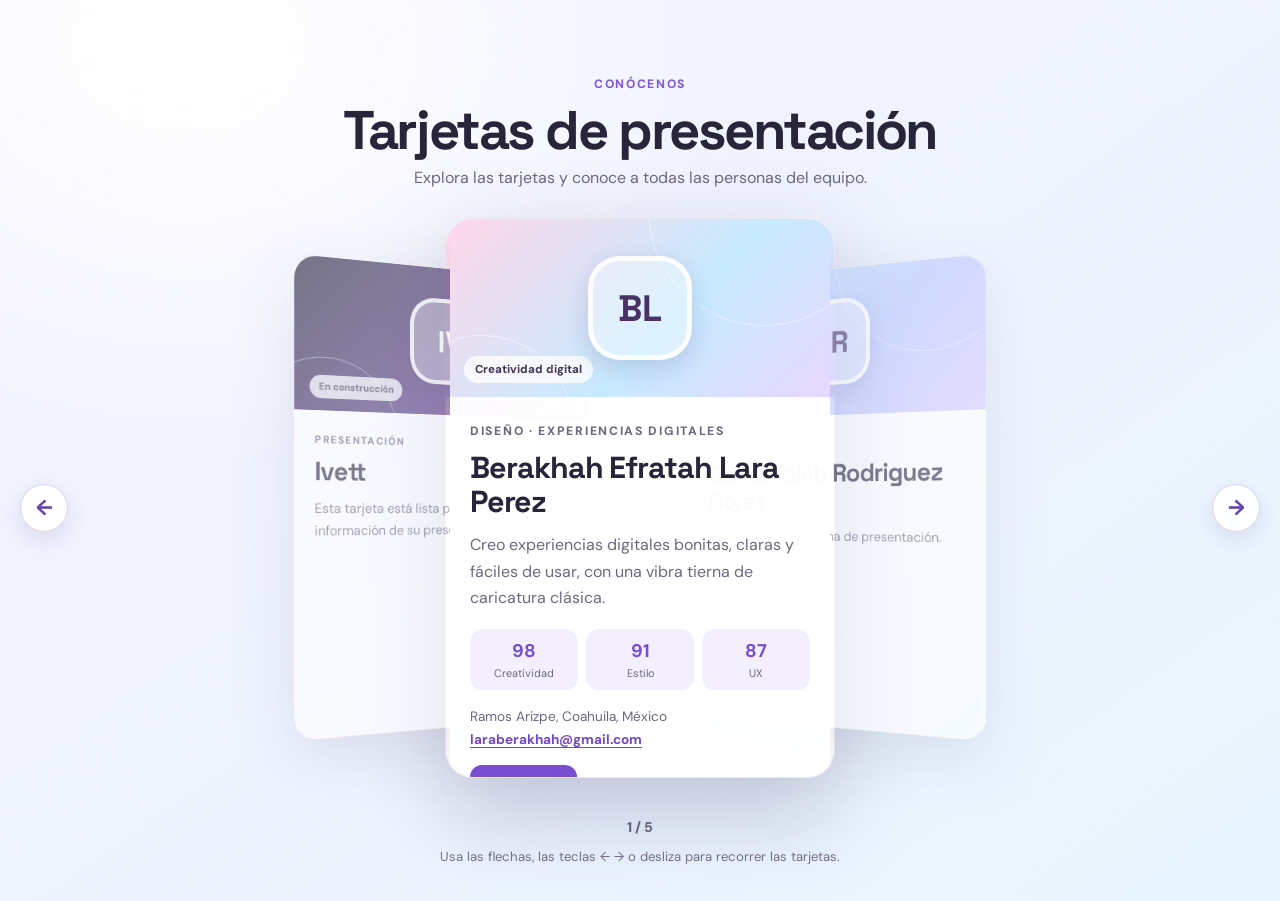
==== commit 2be00c60: "Resolver conflicto al integrar main de presentaciones" ====
--- a/index.html
+++ b/index.html
@@ -1,79 +1,115 @@
-
 <!doctype html>
 <html lang="es">
-  <head>
-    <meta charset="UTF-8" />
-    <meta name="viewport" content="width=device-width, initial-scale=1.0" />
-    <meta
-      name="description"
-      content="Carta de presentación de Joseph Asiel García Guerrero, estudiante de programación."
-    />
-    <title>Joseph Asiel García Guerrero | Programación</title>
-    <link rel="stylesheet" href="styles.css" />
-  </head>
-  <body>
-    <main>
-      <article aria-labelledby="nombre">
-        <header>
-          <p>Carta de presentación</p>
-        </header>
-
-        <section aria-labelledby="nombre">
-          <h1 id="nombre">Joseph Asiel García Guerrero</h1>
-          <p>Vocación: Programación</p>
-        </section>
-      </article>
-    </main>
-  </body>
-</html>
-<!DOCTYPE html>
-<html lang="es">
 <head>
-<meta charset="UTF-8">
-<meta name="viewport" content="width=device-width, initial-scale=1, viewport-fit=cover">
-<title>Alexis López, "El mai"</title>
-<link rel="preconnect" href="https://fonts.googleapis.com">
-<link href="https://fonts.googleapis.com/css2?family=Bowlby+One&family=DM+Sans:wght@400;500;700&display=swap" rel="stylesheet">
-<link href ="miproyectito.css" rel="stylesheet">
+  <meta charset="utf-8">
+  <meta name="viewport" content="width=device-width, initial-scale=1">
+  <meta name="description" content="Carrusel de tarjetas de presentación.">
+  <title>Presentaciones</title>
+  <link rel="stylesheet" href="styles.css">
 </head>
 <body>
-<main>
-  <header class="hero">
-    <div>
-      <h1>Hola, soy Alexis López</h1>
-      <span class="apodo">"El mai", o como me guste nombrarme</span>
-      <p>Tengo muchos pasatiempos y cada día aprendo un poquito más del mundo. Eso me ha ayudado a madurar.</p>
+  <main class="gallery">
+    <header class="gallery__heading">
+      <p class="eyebrow">Conócenos</p>
+      <h1>Tarjetas de presentación</h1>
+      <p>Explora las tarjetas y conoce a todas las personas del equipo.</p>
+    </header>
+
+    <div class="carousel-stage">
+      <button class="carousel-button carousel-button--side carousel-button--previous" type="button" data-direction="previous" aria-label="Tarjeta anterior">←</button>
+      <section class="carousel" aria-label="Carrusel de tarjetas de presentación">
+      <article class="person-card person-card--berakhah" aria-labelledby="berakhah-name">
+        <div class="card-art card-art--pastel"><span class="avatar">BL</span><span class="card-tag">Creatividad digital</span></div>
+        <div class="card-content">
+          <p class="eyebrow">Diseño · Experiencias digitales</p>
+          <h2 id="berakhah-name">Berakhah Efratah Lara Perez</h2>
+          <p>Creo experiencias digitales bonitas, claras y fáciles de usar, con una vibra tierna de caricatura clásica.</p>
+          <div class="stats" aria-label="Habilidades"><span><b>98</b> Creatividad</span><span><b>91</b> Estilo</span><span><b>87</b> UX</span></div>
+          <p class="contact">Ramos Arizpe, Coahuila, México<br><a href="mailto:laraberakhah@gmail.com">laraberakhah@gmail.com</a></p>
+          <a class="card-link" href="mailto:laraberakhah@gmail.com">Contactar</a>
+        </div>
+      </article>
+
+      <article class="person-card person-card--dante" aria-labelledby="dante-name">
+        <div class="card-art card-art--blue"><span class="initials">DR</span><span class="card-tag">Presentación</span></div>
+        <div class="card-content">
+          <p class="eyebrow">Hola, soy</p>
+          <h2 id="dante-name">Dante Kaleb Rodriguez Flores</h2>
+          <p>Bienvenido a esta página de presentación.</p>
+        </div>
+      </article>
+
+      <article class="person-card person-card--asiel" aria-labelledby="asiel-name">
+        <div class="card-art card-art--lavender"><span class="initials">JG</span><span class="card-tag">Vocación</span></div>
+        <div class="card-content">
+          <p class="eyebrow">Carta de presentación</p>
+          <h2 id="asiel-name">Joseph Asiel García Guerrero</h2>
+          <p>Vocación: <strong>Programación</strong></p>
+        </div>
+      </article>
+
+      <article class="person-card person-card--alexis" aria-labelledby="alexis-name">
+        <div class="card-art card-art--music"><span class="record" aria-hidden="true">EL<br>MAI</span><span class="card-tag">Música y buenos momentos</span></div>
+        <div class="card-content">
+          <p class="eyebrow">Conoce a</p>
+          <h2 id="alexis-name">Alexis López</h2>
+          <p class="nickname">“El mai”, o como me guste nombrarme.</p>
+          <p>Tengo muchos pasatiempos y cada día aprendo un poquito más del mundo. Eso me ha ayudado a madurar.</p>
+          <h3>Lo que me hace feliz</h3>
+          <ul class="likes"><li>Cocinar y probar todo lo que sale</li><li>Comer sin culpa</li><li>Escuchar música a todo volumen</li><li>Dormir, un deporte de alto rendimiento</li></ul>
+          <p class="contact">Estas son algunas de mis rolas favoritas:</p>
+          <ul class="songs"><li><a href="https://www.youtube.com/watch?v=tZ0imk1r4V4" target="_blank" rel="noopener noreferrer">La Despedida — Grupo Pegasso</a></li><li><a href="https://www.youtube.com/watch?v=VJ8-DhBGFqM" target="_blank" rel="noopener noreferrer">Besitos de ti — Grupo Toppaz</a></li><li><a href="https://www.youtube.com/watch?v=o62xvSMH7fU" target="_blank" rel="noopener noreferrer">Mi Pequeño Amor — Liberación</a></li><li><a href="https://www.youtube.com/watch?v=Jp7-kctJyow" target="_blank" rel="noopener noreferrer">Enamorado de Ti — Los Temerarios</a></li><li><a href="https://www.youtube.com/watch?v=o5VJBLIb2MU" target="_blank" rel="noopener noreferrer">El Último Beso — Sonido Mazter</a></li><li><a href="https://www.youtube.com/watch?v=CPP5dmwoTu4" target="_blank" rel="noopener noreferrer">Piensa En Mí — Grupo Mojado</a></li></ul>
+          <p class="signature">Hecho por Alexis López</p>
+        </div>
+      </article>
+
+      <article class="person-card person-card--ivett" aria-labelledby="ivett-name">
+        <div class="card-art card-art--night"><span class="initials">IV</span><span class="card-tag">En construcción</span></div>
+        <div class="card-content">
+          <p class="eyebrow">Presentación</p>
+          <h2 id="ivett-name">Ivett</h2>
+          <p>Esta tarjeta está lista para agregar la información de su presentación.</p>
+        </div>
+      </article>
+      </section>
+      <button class="carousel-button carousel-button--side carousel-button--next" type="button" data-direction="next" aria-label="Tarjeta siguiente">→</button>
     </div>
-    <div class="disco" role="img" aria-label="Disco de vinil girando con la etiqueta El mai">
-      <div class="etiqueta">EL<br>MAI</div>
-    </div>
-  </header>
+    <nav class="carousel-controls" aria-label="Controles del carrusel">
+      <span class="carousel-status" aria-live="polite">1 / 5</span>
+    </nav>
+    <p class="hint">Usa las flechas, las teclas ← → o desliza para recorrer las tarjetas.</p>
+  </main>
+  <script>
+    const carousel = document.querySelector('.carousel');
+    const cards = [...document.querySelectorAll('.person-card')];
+    const status = document.querySelector('.carousel-status');
+    let activeIndex = 0;
 
-  <section>
-    <h2>Lo que me hace feliz</h2>
-    <ul class="gustos">
-      <li>Cocinar <span>y probar todo lo que sale</span></li>
-      <li>Comer <span>sin culpa</span></li>
-      <li>Escuchar música <span>a todo volumen</span></li>
-      <li>Dormir <span>un deporte de alto rendimiento</span></li>
-    </ul>
-  </section>
+    function showCard(index) {
+      activeIndex = (index + cards.length) % cards.length;
+      status.textContent = `${activeIndex + 1} / ${cards.length}`;
+      updateCardStyles();
+    }
 
-  <section>
-    <h2>Las rolas que no fallan</h2>
-    <div class="videos">
-      <article class="video"><div class="marco"><iframe referrerpolicy="strict-origin-when-cross-origin" allow="accelerometer; autoplay; encrypted-media; picture-in-picture; fullscreen" src="https://www.youtube-nocookie.com/embed/tZ0imk1r4V4" title="La Despedida" loading="lazy" allowfullscreen></iframe></div><h3>La Despedida</h3><p>Grupo Pegasso · <a href="https://www.youtube.com/watch?v=tZ0imk1r4V4" target="_blank" rel="noopener">ver en YouTube</a></p></article>
-      <article class="video"><div class="marco"><iframe referrerpolicy="strict-origin-when-cross-origin" allow="accelerometer; autoplay; encrypted-media; picture-in-picture; fullscreen" src="https://www.youtube-nocookie.com/embed/VJ8-DhBGFqM" title="Besitos de ti" loading="lazy" allowfullscreen></iframe></div><h3>Besitos de ti</h3><p>Grupo Toppaz · <a href="https://www.youtube.com/watch?v=VJ8-DhBGFqM" target="_blank" rel="noopener">ver en YouTube</a></p></article>
-      <article class="video"><div class="marco"><iframe referrerpolicy="strict-origin-when-cross-origin" allow="accelerometer; autoplay; encrypted-media; picture-in-picture; fullscreen" src="https://www.youtube-nocookie.com/embed/o62xvSMH7fU" title="Mi Pequeño Amor" loading="lazy" allowfullscreen></iframe></div><h3>Mi Pequeño Amor</h3><p>Liberación · <a href="https://www.youtube.com/watch?v=o62xvSMH7fU" target="_blank" rel="noopener">ver en YouTube</a></p></article>
-      <article class="video"><div class="marco"><iframe referrerpolicy="strict-origin-when-cross-origin" allow="accelerometer; autoplay; encrypted-media; picture-in-picture; fullscreen" src="https://www.youtube-nocookie.com/embed/Jp7-kctJyow" title="Enamorado de Ti" loading="lazy" allowfullscreen></iframe></div><h3>Enamorado de Ti</h3><p>Los Temerarios · <a href="https://www.youtube.com/watch?v=Jp7-kctJyow" target="_blank" rel="noopener">ver en YouTube</a></p></article>
-      <article class="video"><div class="marco"><iframe referrerpolicy="strict-origin-when-cross-origin" allow="accelerometer; autoplay; encrypted-media; picture-in-picture; fullscreen" src="https://www.youtube-nocookie.com/embed/o5VJBLIb2MU" title="El Último Beso" loading="lazy" allowfullscreen></iframe></div><h3>El Último Beso</h3><p>Sonido Mazter · <a href="https://www.youtube.com/watch?v=o5VJBLIb2MU" target="_blank" rel="noopener">ver en YouTube</a></p></article>
-      <article class="video"><div class="marco"><iframe referrerpolicy="strict-origin-when-cross-origin" allow="accelerometer; autoplay; encrypted-media; picture-in-picture; fullscreen" src="https://www.youtube-nocookie.com/embed/CPP5dmwoTu4" title="Piensa En Mí" loading="lazy" allowfullscreen></iframe></div><h3>Piensa En Mí</h3><p>Grupo Mojado · <a href="https://www.youtube.com/watch?v=CPP5dmwoTu4" target="_blank" rel="noopener">ver en YouTube</a></p></article>
-    </div>
-  </section>
+    function updateCardStyles() {
+      cards.forEach((card, index) => {
+        card.classList.toggle('is-active', index === activeIndex);
+        card.classList.toggle('is-next', index === (activeIndex + 1) % cards.length);
+        card.classList.toggle('is-previous', index === (activeIndex - 1 + cards.length) % cards.length);
+      });
+    }
 
-  <footer>Hecho por Alexis López</footer>
-</main>
+    document.querySelectorAll('.carousel-button').forEach((button) => {
+      button.addEventListener('click', () => showCard(activeIndex + (button.dataset.direction === 'next' ? 1 : -1)));
+    });
+
+    document.addEventListener('keydown', (event) => {
+      if (event.target instanceof HTMLElement && /^(INPUT|TEXTAREA|SELECT|BUTTON)$/.test(event.target.tagName)) return;
+      if (event.key === 'ArrowRight') showCard(activeIndex + 1);
+      if (event.key === 'ArrowLeft') showCard(activeIndex - 1);
+    });
+
+    updateCardStyles();
+  </script>
 </body>
 </html>
-
-
